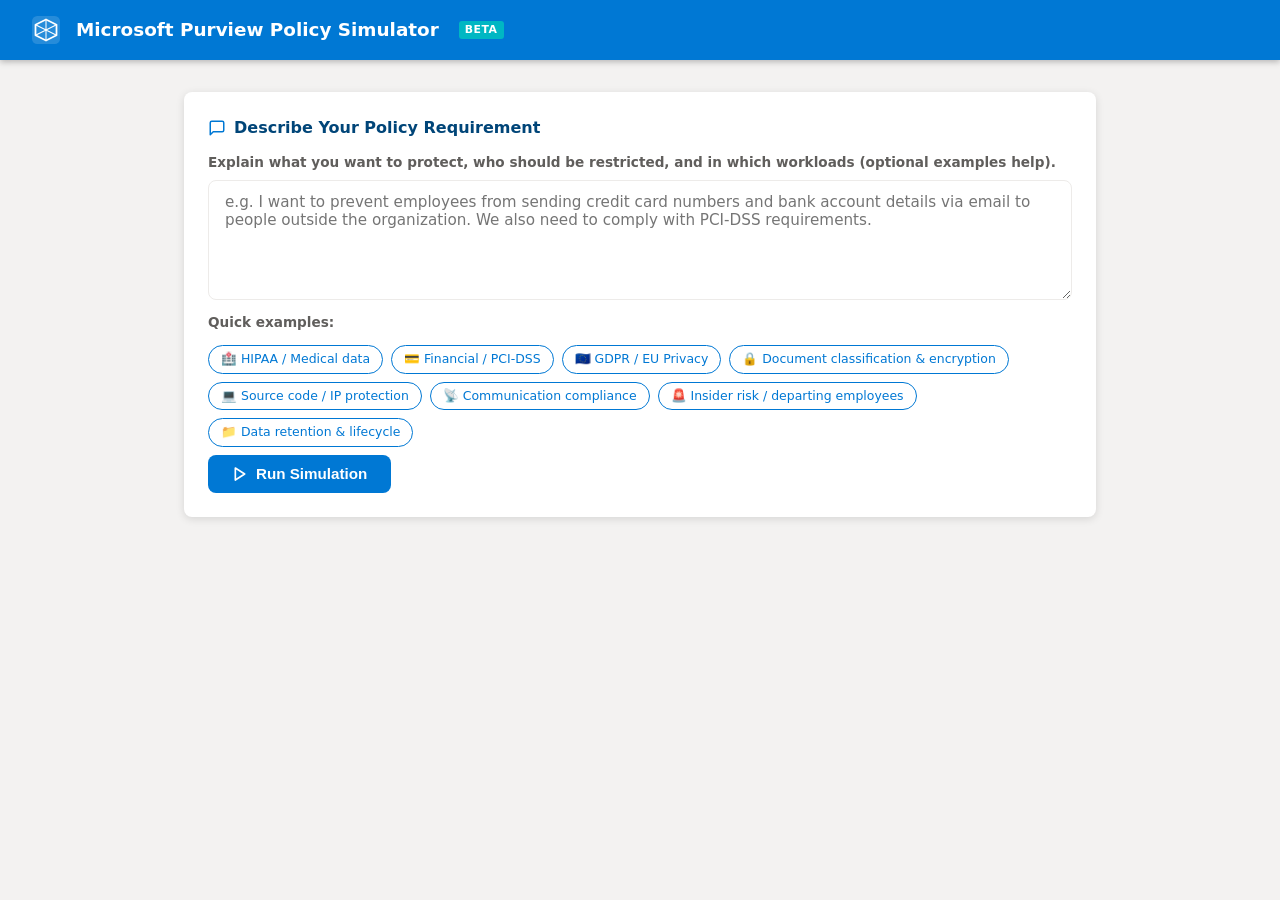
==== templates/index.html @ ec2f9bad "Add Microsoft Purview Policy Simulator application Co-authored-by: the-sentinental-guy <110152040+th" ====
<!DOCTYPE html>
<html lang="en">
<head>
  <meta charset="UTF-8" />
  <meta name="viewport" content="width=device-width, initial-scale=1.0" />
  <title>Microsoft Purview Policy Simulator</title>
  <style>
    /* ── Reset & Base ──────────────────────────────────────────────────────── */
    *, *::before, *::after { box-sizing: border-box; margin: 0; padding: 0; }

    :root {
      --purview-blue:   #0078d4;
      --purview-dark:   #004578;
      --purview-light:  #deecf9;
      --purview-accent: #00b7c3;
      --success:        #107c10;
      --warning:        #d83b01;
      --caution:        #ffaa44;
      --text:           #201f1e;
      --text-light:     #605e5c;
      --border:         #edebe9;
      --bg-light:       #f3f2f1;
      --white:          #ffffff;
      --radius:         8px;
      --shadow:         0 2px 8px rgba(0,0,0,.12);
    }

    body {
      font-family: "Segoe UI", system-ui, -apple-system, sans-serif;
      background: var(--bg-light);
      color: var(--text);
      min-height: 100vh;
      line-height: 1.5;
    }

    /* ── Header ────────────────────────────────────────────────────────────── */
    .app-header {
      background: var(--purview-blue);
      color: var(--white);
      padding: 0 2rem;
      display: flex;
      align-items: center;
      gap: 1rem;
      box-shadow: 0 2px 6px rgba(0,0,0,.25);
      height: 60px;
      position: sticky;
      top: 0;
      z-index: 100;
    }
    .app-header svg { flex-shrink: 0; }
    .app-header h1 { font-size: 1.15rem; font-weight: 600; }
    .app-header span.beta {
      font-size: .68rem; font-weight: 700; background: var(--purview-accent);
      color: var(--white); border-radius: 3px; padding: 1px 6px;
      text-transform: uppercase; letter-spacing: .5px; margin-left: 4px;
    }

    /* ── Layout ─────────────────────────────────────────────────────────────── */
    .app-container {
      max-width: 960px;
      margin: 2rem auto;
      padding: 0 1.5rem 4rem;
      display: flex;
      flex-direction: column;
      gap: 1.5rem;
    }

    /* ── Card ───────────────────────────────────────────────────────────────── */
    .card {
      background: var(--white);
      border-radius: var(--radius);
      box-shadow: var(--shadow);
      padding: 1.5rem;
    }
    .card-title {
      font-size: 1rem;
      font-weight: 700;
      color: var(--purview-dark);
      margin-bottom: .75rem;
      display: flex;
      align-items: center;
      gap: .5rem;
    }
    .card-title svg { color: var(--purview-blue); }

    /* ── Input area ─────────────────────────────────────────────────────────── */
    .input-group { display: flex; flex-direction: column; gap: .5rem; }
    .input-label {
      font-size: .85rem;
      font-weight: 600;
      color: var(--text-light);
    }
    textarea#requirement {
      width: 100%;
      min-height: 120px;
      padding: .75rem 1rem;
      border: 1.5px solid var(--border);
      border-radius: var(--radius);
      font-size: .95rem;
      font-family: inherit;
      resize: vertical;
      transition: border-color .2s;
      color: var(--text);
    }
    textarea#requirement:focus {
      outline: none;
      border-color: var(--purview-blue);
      box-shadow: 0 0 0 3px rgba(0,120,212,.15);
    }
    .example-chips {
      display: flex;
      flex-wrap: wrap;
      gap: .5rem;
      margin-top: .25rem;
    }
    .chip {
      font-size: .78rem;
      padding: 4px 12px;
      border: 1.5px solid var(--purview-blue);
      border-radius: 20px;
      cursor: pointer;
      background: var(--white);
      color: var(--purview-blue);
      transition: background .15s, color .15s;
      user-select: none;
    }
    .chip:hover { background: var(--purview-light); }

    .btn-simulate {
      display: inline-flex;
      align-items: center;
      gap: .5rem;
      background: var(--purview-blue);
      color: var(--white);
      border: none;
      border-radius: var(--radius);
      padding: .65rem 1.5rem;
      font-size: .95rem;
      font-weight: 600;
      cursor: pointer;
      align-self: flex-start;
      transition: background .2s, transform .1s;
    }
    .btn-simulate:hover { background: var(--purview-dark); }
    .btn-simulate:active { transform: scale(.98); }
    .btn-simulate:disabled { background: #a19f9d; cursor: not-allowed; }

    /* ── Spinner ─────────────────────────────────────────────────────────────── */
    .spinner {
      display: none;
      width: 18px; height: 18px;
      border: 2.5px solid rgba(255,255,255,.4);
      border-top-color: white;
      border-radius: 50%;
      animation: spin .7s linear infinite;
    }
    @keyframes spin { to { transform: rotate(360deg); } }

    /* ── Results ─────────────────────────────────────────────────────────────── */
    #results { display: none; }

    .summary-banner {
      border-radius: var(--radius);
      padding: 1rem 1.25rem;
      display: flex;
      gap: .75rem;
      align-items: flex-start;
      font-size: .92rem;
    }
    .summary-banner.template  { background: #dff6dd; border-left: 4px solid var(--success); }
    .summary-banner.custom    { background: #fff4ce; border-left: 4px solid var(--caution); }
    .summary-banner .icon     { font-size: 1.3rem; flex-shrink: 0; line-height: 1.3; }
    .summary-banner strong    { color: var(--text); }

    /* ── Confidence Bar ──────────────────────────────────────────────────────── */
    .confidence-container { margin-top: .5rem; }
    .confidence-label {
      font-size: .82rem; font-weight: 600;
      color: var(--text-light); margin-bottom: 4px;
    }
    .confidence-track {
      height: 10px; background: var(--bg-light);
      border-radius: 5px; overflow: hidden;
      border: 1px solid var(--border);
    }
    .confidence-fill {
      height: 100%; border-radius: 5px;
      transition: width .6s cubic-bezier(.4,0,.2,1);
    }
    .confidence-fill.high   { background: var(--success); }
    .confidence-fill.medium { background: var(--caution); }
    .confidence-fill.low    { background: var(--warning); }
    .confidence-value {
      font-size: .88rem; font-weight: 700;
      margin-top: 4px; color: var(--text);
    }

    /* ── Keyword Badges ──────────────────────────────────────────────────────── */
    .keyword-list { display: flex; flex-wrap: wrap; gap: .35rem; margin-top: .5rem; }
    .kw-badge {
      font-size: .75rem; font-weight: 600;
      padding: 2px 10px; border-radius: 12px;
      background: var(--purview-light); color: var(--purview-dark);
    }

    /* ── Template / Config Cards ─────────────────────────────────────────────── */
    .result-grid { display: flex; flex-direction: column; gap: 1rem; }

    .result-card {
      border: 1.5px solid var(--border);
      border-radius: var(--radius);
      overflow: hidden;
    }
    .result-card-header {
      background: var(--bg-light);
      padding: .75rem 1rem;
      display: flex;
      align-items: center;
      justify-content: space-between;
      gap: .5rem;
      cursor: pointer;
      user-select: none;
      border-bottom: 1.5px solid var(--border);
    }
    .result-card-header:hover { background: var(--purview-light); }
    .result-card-title {
      font-weight: 700; font-size: .93rem;
      display: flex; align-items: center; gap: .5rem;
    }
    .category-badge {
      font-size: .7rem; font-weight: 700;
      padding: 2px 8px; border-radius: 10px;
      background: var(--purview-blue); color: white;
      text-transform: uppercase; letter-spacing: .4px;
    }
    .template-badge {
      font-size: .7rem; font-weight: 700;
      padding: 2px 8px; border-radius: 10px;
      background: var(--success); color: white;
    }
    .custom-badge {
      font-size: .7rem; font-weight: 700;
      padding: 2px 8px; border-radius: 10px;
      background: var(--caution); color: white;
    }
    .chevron { transition: transform .25s; font-size: .75rem; color: var(--text-light); }
    .chevron.open { transform: rotate(180deg); }

    .result-card-body { padding: 1rem; display: none; }
    .result-card-body.open { display: block; }

    .result-section-title {
      font-size: .8rem; font-weight: 700; text-transform: uppercase;
      letter-spacing: .5px; color: var(--text-light);
      margin: .75rem 0 .35rem;
    }
    .result-section-title:first-child { margin-top: 0; }

    .effect-list, .steps-list { padding-left: 1.25rem; }
    .effect-list li, .steps-list li {
      font-size: .88rem; color: var(--text);
      margin-bottom: .3rem; line-height: 1.5;
    }
    .effect-list li::marker { color: var(--purview-blue); }
    .steps-list li::marker  { color: var(--purview-accent); }

    .workload-tags { display: flex; flex-wrap: wrap; gap: .35rem; margin-top: .25rem; }
    .workload-tag {
      font-size: .75rem; padding: 2px 10px; border-radius: 12px;
      background: var(--bg-light); border: 1px solid var(--border);
      color: var(--text);
    }

    .sit-list { font-size: .88rem; color: var(--text); padding-left: 1.1rem; }
    .sit-list li { margin-bottom: .2rem; }

    /* ── Match score ────────────────────────────────────────────────────────── */
    .match-score {
      font-size: .78rem; font-weight: 600;
      color: var(--purview-dark); white-space: nowrap;
    }
    .match-score span { color: var(--purview-blue); }

    /* ── Empty / error state ─────────────────────────────────────────────────── */
    .empty-state {
      text-align: center; padding: 2.5rem 1rem; color: var(--text-light);
    }
    .empty-state svg { display: block; margin: 0 auto .75rem; }

    .error-banner {
      background: #fde7e9; border-left: 4px solid var(--warning);
      border-radius: var(--radius); padding: .75rem 1rem;
      font-size: .9rem; color: var(--warning); font-weight: 500;
    }

    /* ── Responsive ─────────────────────────────────────────────────────────── */
    @media (max-width: 640px) {
      .app-header h1 { font-size: 1rem; }
      .app-container { padding: 0 .75rem 3rem; }
      .btn-simulate { width: 100%; justify-content: center; }
    }
  </style>
</head>
<body>

<!-- ── Header ───────────────────────────────────────────────────────────────── -->
<header class="app-header">
  <svg width="28" height="28" viewBox="0 0 32 32" fill="none" xmlns="http://www.w3.org/2000/svg" aria-hidden="true">
    <rect width="32" height="32" rx="6" fill="white" fill-opacity=".15"/>
    <path d="M16 4L28 10V22L16 28L4 22V10L16 4Z" stroke="white" stroke-width="2" stroke-linejoin="round"/>
    <path d="M16 4V28M4 10L28 22M28 10L4 22" stroke="white" stroke-width="1.2" stroke-linecap="round"/>
  </svg>
  <h1>Microsoft Purview Policy Simulator</h1>
  <span class="beta" aria-label="Beta version">Beta</span>
</header>

<!-- ── Main ─────────────────────────────────────────────────────────────────── -->
<main class="app-container">

  <!-- Input Card -->
  <section class="card" aria-label="Policy requirement input">
    <div class="card-title">
      <svg width="18" height="18" viewBox="0 0 24 24" fill="none" stroke="currentColor" stroke-width="2" stroke-linecap="round" stroke-linejoin="round" aria-hidden="true">
        <path d="M21 15a2 2 0 0 1-2 2H7l-4 4V5a2 2 0 0 1 2-2h14a2 2 0 0 1 2 2z"/>
      </svg>
      Describe Your Policy Requirement
    </div>

    <div class="input-group">
      <label class="input-label" for="requirement">
        Explain what you want to protect, who should be restricted, and in which workloads (optional examples help).
      </label>
      <textarea id="requirement"
        placeholder="e.g. I want to prevent employees from sending credit card numbers and bank account details via email to people outside the organization. We also need to comply with PCI-DSS requirements."
        aria-label="Policy requirement description"
      ></textarea>

      <p class="input-label" style="margin-top:.25rem;">Quick examples:</p>
      <div class="example-chips" role="list" aria-label="Example requirements">
        <span class="chip" role="listitem" tabindex="0"
          data-example="Prevent sharing of patient medical records and health insurance information outside the organization to comply with HIPAA.">
          🏥 HIPAA / Medical data
        </span>
        <span class="chip" role="listitem" tabindex="0"
          data-example="Block employees from emailing credit card numbers or bank account numbers to external recipients. We need PCI-DSS compliance.">
          💳 Financial / PCI-DSS
        </span>
        <span class="chip" role="listitem" tabindex="0"
          data-example="Protect personal data of EU residents such as passport numbers and national ID numbers to comply with GDPR.">
          🇪🇺 GDPR / EU Privacy
        </span>
        <span class="chip" role="listitem" tabindex="0"
          data-example="Classify and encrypt all confidential documents and emails so only authorized internal users can open them.">
          🔒 Document classification & encryption
        </span>
        <span class="chip" role="listitem" tabindex="0"
          data-example="Detect and block source code files from being shared externally via email or Teams.">
          💻 Source code / IP protection
        </span>
        <span class="chip" role="listitem" tabindex="0"
          data-example="Monitor communications in Teams and email for regulatory violations and insider trading signals.">
          📡 Communication compliance
        </span>
        <span class="chip" role="listitem" tabindex="0"
          data-example="Prevent employees on the HR termination list from exfiltrating sensitive data via USB drives, email, or OneDrive.">
          🚨 Insider risk / departing employees
        </span>
        <span class="chip" role="listitem" tabindex="0"
          data-example="Retain all emails and SharePoint documents for 7 years for legal and regulatory compliance purposes.">
          📁 Data retention & lifecycle
        </span>
      </div>

      <button class="btn-simulate" id="simulateBtn" aria-label="Run simulation">
        <span class="spinner" id="spinner" aria-hidden="true"></span>
        <svg id="btnIcon" width="16" height="16" viewBox="0 0 24 24" fill="none"
          stroke="currentColor" stroke-width="2.5" stroke-linecap="round" stroke-linejoin="round" aria-hidden="true">
          <polygon points="5 3 19 12 5 21 5 3"/>
        </svg>
        Run Simulation
      </button>
    </div>
  </section>

  <!-- Results Section -->
  <div id="results" role="region" aria-live="polite" aria-label="Simulation results">

    <!-- Summary + Confidence -->
    <section class="card" id="summaryCard">
      <div class="card-title">
        <svg width="18" height="18" viewBox="0 0 24 24" fill="none" stroke="currentColor" stroke-width="2" stroke-linecap="round" stroke-linejoin="round" aria-hidden="true">
          <circle cx="12" cy="12" r="10"/><line x1="12" y1="8" x2="12" y2="12"/><line x1="12" y1="16" x2="12.01" y2="16"/>
        </svg>
        Simulation Summary
      </div>
      <div id="summaryBanner"></div>
      <div class="confidence-container" id="confidenceContainer" style="margin-top:1rem;">
        <div class="confidence-label">Overall Confidence Score</div>
        <div class="confidence-track">
          <div class="confidence-fill" id="confidenceFill" style="width:0%"></div>
        </div>
        <div class="confidence-value" id="confidenceValue">—</div>
      </div>
      <div id="keywordsContainer" style="margin-top:.75rem; display:none;">
        <div class="confidence-label">Matched Keywords</div>
        <div class="keyword-list" id="keywordList"></div>
      </div>
    </section>

    <!-- Matched Templates -->
    <section class="card" id="templatesCard" style="display:none;">
      <div class="card-title">
        <svg width="18" height="18" viewBox="0 0 24 24" fill="none" stroke="currentColor" stroke-width="2" stroke-linecap="round" stroke-linejoin="round" aria-hidden="true">
          <polyline points="9 11 12 14 22 4"/>
          <path d="M21 12v7a2 2 0 0 1-2 2H5a2 2 0 0 1-2-2V5a2 2 0 0 1 2-2h11"/>
        </svg>
        Matched Policy Templates
      </div>
      <div class="result-grid" id="templatesList"></div>
    </section>

    <!-- Custom Configurations -->
    <section class="card" id="customCard" style="display:none;">
      <div class="card-title">
        <svg width="18" height="18" viewBox="0 0 24 24" fill="none" stroke="currentColor" stroke-width="2" stroke-linecap="round" stroke-linejoin="round" aria-hidden="true">
          <circle cx="12" cy="12" r="3"/>
          <path d="M19.07 4.93a10 10 0 0 1 0 14.14M4.93 4.93a10 10 0 0 0 0 14.14"/>
        </svg>
        Recommended Custom Configurations
      </div>
      <p style="font-size:.88rem;color:var(--text-light);margin-bottom:1rem;">
        The following custom configurations will help you build a policy that fully meets your requirement.
        Click each item to expand implementation steps.
      </p>
      <div class="result-grid" id="customList"></div>
    </section>

  </div><!-- /results -->
</main>

<script>
/* ── Helpers ─────────────────────────────────────────────────────────────── */
function escapeHtml(str) {
  return String(str)
    .replace(/&/g, '&amp;')
    .replace(/</g, '&lt;')
    .replace(/>/g, '&gt;')
    .replace(/"/g, '&quot;');
}

function makeAccordion(title, categoryBadge, availabilityBadge, bodyHtml, matchInfo) {
  const id = 'acc-' + Math.random().toString(36).slice(2);
  return `
    <div class="result-card">
      <div class="result-card-header" onclick="toggleAccordion('${id}')" role="button" tabindex="0"
        aria-expanded="false" aria-controls="${id}-body"
        onkeydown="if(event.key==='Enter'||event.key===' '){toggleAccordion('${id}');event.preventDefault();}">
        <div class="result-card-title">
          <span class="category-badge">${escapeHtml(categoryBadge)}</span>
          ${escapeHtml(title)}
        </div>
        <div style="display:flex;align-items:center;gap:.5rem;">
          ${matchInfo ? `<span class="match-score">Match: <span>${escapeHtml(matchInfo)}</span></span>` : ''}
          ${availabilityBadge}
          <span class="chevron" id="${id}-chevron">▼</span>
        </div>
      </div>
      <div class="result-card-body" id="${id}-body" role="region">
        ${bodyHtml}
      </div>
    </div>`;
}

function toggleAccordion(id) {
  const body = document.getElementById(id + '-body');
  const chevron = document.getElementById(id + '-chevron');
  const header = body.previousElementSibling;
  const isOpen = body.classList.toggle('open');
  chevron.classList.toggle('open', isOpen);
  header.setAttribute('aria-expanded', isOpen);
}

function confidenceClass(val) {
  if (val >= 80) return 'high';
  if (val >= 55) return 'medium';
  return 'low';
}

function confidenceLabel(val) {
  if (val >= 80) return `${val}% — High confidence`;
  if (val >= 55) return `${val}% — Medium confidence`;
  return `${val}% — Low confidence (custom configuration required)`;
}

/* ── Build template card body ─────────────────────────────────────────────── */
function buildTemplateBody(tpl) {
  const workloadTags = (tpl.workloads || [])
    .map(w => `<span class="workload-tag">${escapeHtml(w)}</span>`).join('');

  const effectItems = (tpl.expected_effects || [])
    .map(e => `<li>${escapeHtml(e)}</li>`).join('');

  const sitItems = (tpl.sensitive_info_types || []).length
    ? `<div class="result-section-title">Sensitive Information Types Detected</div>
       <ul class="sit-list">${(tpl.sensitive_info_types).map(s=>`<li>${escapeHtml(s)}</li>`).join('')}</ul>`
    : '';

  const matchedKwHtml = (tpl.matched_keywords || []).length
    ? `<div class="result-section-title">Matched Keywords</div>
       <div class="keyword-list">${(tpl.matched_keywords).map(k=>`<span class="kw-badge">${escapeHtml(k)}</span>`).join('')}</div>`
    : '';

  const actionsItems = (tpl.default_actions || [])
    .map(a => `<li>${escapeHtml(a)}</li>`).join('');

  const confClass = confidenceClass(tpl.confidence);
  const confLabel = confidenceLabel(tpl.confidence);

  return `
    <p style="font-size:.88rem;color:var(--text-light);margin-bottom:.75rem;">${escapeHtml(tpl.description)}</p>

    <div class="confidence-container">
      <div class="confidence-label">Template Confidence</div>
      <div class="confidence-track">
        <div class="confidence-fill ${confClass}" style="width:${tpl.confidence}%"></div>
      </div>
      <div class="confidence-value">${escapeHtml(confLabel)}</div>
    </div>

    <div class="result-section-title" style="margin-top:.85rem;">Supported Workloads</div>
    <div class="workload-tags">${workloadTags}</div>

    ${sitItems}

    <div class="result-section-title">Default Policy Actions</div>
    <ul class="effect-list">${actionsItems}</ul>

    <div class="result-section-title">Expected Effects After Deployment</div>
    <ul class="effect-list">${effectItems}</ul>

    ${matchedKwHtml}
  `;
}

/* ── Build custom config card body ───────────────────────────────────────── */
function buildCustomBody(cfg) {
  const stepsHtml = (cfg.configuration_steps || [])
    .map((s, i) => `<li><strong>Step ${i+1}:</strong> ${escapeHtml(s)}</li>`).join('');
  const whenHtml = cfg.when_to_use
    ? `<div class="result-section-title">When to Use</div>
       <p style="font-size:.88rem;color:var(--text-light);">${escapeHtml(cfg.when_to_use)}</p>` : '';

  return `
    <p style="font-size:.88rem;color:var(--text-light);margin-bottom:.75rem;">${escapeHtml(cfg.description)}</p>
    ${whenHtml}
    <div class="result-section-title">Implementation Steps</div>
    <ol class="steps-list">${stepsHtml}</ol>
  `;
}

/* ── Main render ─────────────────────────────────────────────────────────── */
function renderResults(data) {
  const resultsEl      = document.getElementById('results');
  const summaryBanner  = document.getElementById('summaryBanner');
  const confFill       = document.getElementById('confidenceFill');
  const confValue      = document.getElementById('confidenceValue');
  const keywordsEl     = document.getElementById('keywordsContainer');
  const keywordList    = document.getElementById('keywordList');
  const templatesCard  = document.getElementById('templatesCard');
  const templatesList  = document.getElementById('templatesList');
  const customCard     = document.getElementById('customCard');
  const customList     = document.getElementById('customList');

  resultsEl.style.display = 'flex';
  resultsEl.style.flexDirection = 'column';
  resultsEl.style.gap = '1.5rem';

  /* Summary banner */
  const bannerClass = data.requires_custom ? 'custom' : 'template';
  const bannerIcon  = data.requires_custom ? '⚠️' : '✅';
  summaryBanner.innerHTML = `
    <div class="summary-banner ${bannerClass}">
      <span class="icon" aria-hidden="true">${bannerIcon}</span>
      <div>
        <strong>${data.requires_custom ? 'Custom Policy Required' : 'Template Available'}</strong>
        <div style="margin-top:.3rem;">${escapeHtml(data.summary)}</div>
      </div>
    </div>`;

  /* Confidence bar */
  const conf = data.overall_confidence || 0;
  const cls  = confidenceClass(conf);
  confFill.className = `confidence-fill ${cls}`;
  confFill.style.width = conf + '%';
  confValue.textContent = confidenceLabel(conf);

  /* Keywords */
  if (data.matched_keywords && data.matched_keywords.length) {
    keywordsEl.style.display = 'block';
    keywordList.innerHTML = data.matched_keywords
      .map(k => `<span class="kw-badge">${escapeHtml(k)}</span>`).join('');
  } else {
    keywordsEl.style.display = 'none';
  }

  /* Templates */
  if (data.matched_templates && data.matched_templates.length) {
    templatesCard.style.display = 'block';
    templatesList.innerHTML = data.matched_templates.map(tpl => {
      const availBadge = tpl.template_available
        ? `<span class="template-badge">Template Available</span>`
        : `<span class="custom-badge">Custom Required</span>`;
      const matchInfo = `${tpl.match_score} keyword${tpl.match_score !== 1 ? 's' : ''} matched`;
      return makeAccordion(
        tpl.name,
        tpl.category + (tpl.subcategory ? ' › ' + tpl.subcategory : ''),
        availBadge,
        buildTemplateBody(tpl),
        matchInfo
      );
    }).join('');
    /* Auto-expand first card */
    const firstBody = templatesList.querySelector('.result-card-body');
    if (firstBody) {
      const firstId = firstBody.id.replace('-body','');
      toggleAccordion(firstId);
    }
  } else {
    templatesCard.style.display = 'none';
  }

  /* Custom configs */
  if (data.custom_configs && data.custom_configs.length) {
    customCard.style.display = 'block';
    customList.innerHTML = data.custom_configs.map(cfg =>
      makeAccordion(cfg.name, 'Configuration', '', buildCustomBody(cfg), null)
    ).join('');
  } else {
    customCard.style.display = 'none';
  }
}

/* ── Simulate button ─────────────────────────────────────────────────────── */
document.getElementById('simulateBtn').addEventListener('click', async () => {
  const req = document.getElementById('requirement').value.trim();
  if (!req) {
    document.getElementById('requirement').focus();
    return;
  }

  const btn     = document.getElementById('simulateBtn');
  const spinner = document.getElementById('spinner');
  const btnIcon = document.getElementById('btnIcon');

  btn.disabled      = true;
  spinner.style.display = 'block';
  btnIcon.style.display = 'none';
  document.getElementById('results').style.display = 'none';

  try {
    const resp = await fetch('/api/simulate', {
      method:  'POST',
      headers: { 'Content-Type': 'application/json' },
      body:    JSON.stringify({ requirement: req }),
    });
    const data = await resp.json();
    if (!resp.ok) {
      throw new Error(data.error || 'Simulation failed. Please try again.');
    }
    renderResults(data);
    document.getElementById('results').scrollIntoView({ behavior: 'smooth', block: 'start' });
  } catch (err) {
    document.getElementById('results').style.display = 'flex';
    document.getElementById('results').style.flexDirection = 'column';
    document.getElementById('results').style.gap = '1.5rem';
    document.getElementById('summaryBanner').innerHTML =
      `<div class="error-banner">⚠️ ${escapeHtml(err.message)}</div>`;
    document.getElementById('confidenceContainer').style.display = 'none';
    document.getElementById('templatesCard').style.display = 'none';
    document.getElementById('customCard').style.display = 'none';
  } finally {
    btn.disabled          = false;
    spinner.style.display = 'none';
    btnIcon.style.display = 'block';
  }
});

/* ── Example chips ───────────────────────────────────────────────────────── */
document.querySelectorAll('.chip').forEach(chip => {
  const activate = () => {
    document.getElementById('requirement').value = chip.dataset.example;
    document.getElementById('requirement').focus();
  };
  chip.addEventListener('click', activate);
  chip.addEventListener('keydown', e => {
    if (e.key === 'Enter' || e.key === ' ') { e.preventDefault(); activate(); }
  });
});
</script>
</body>
</html>
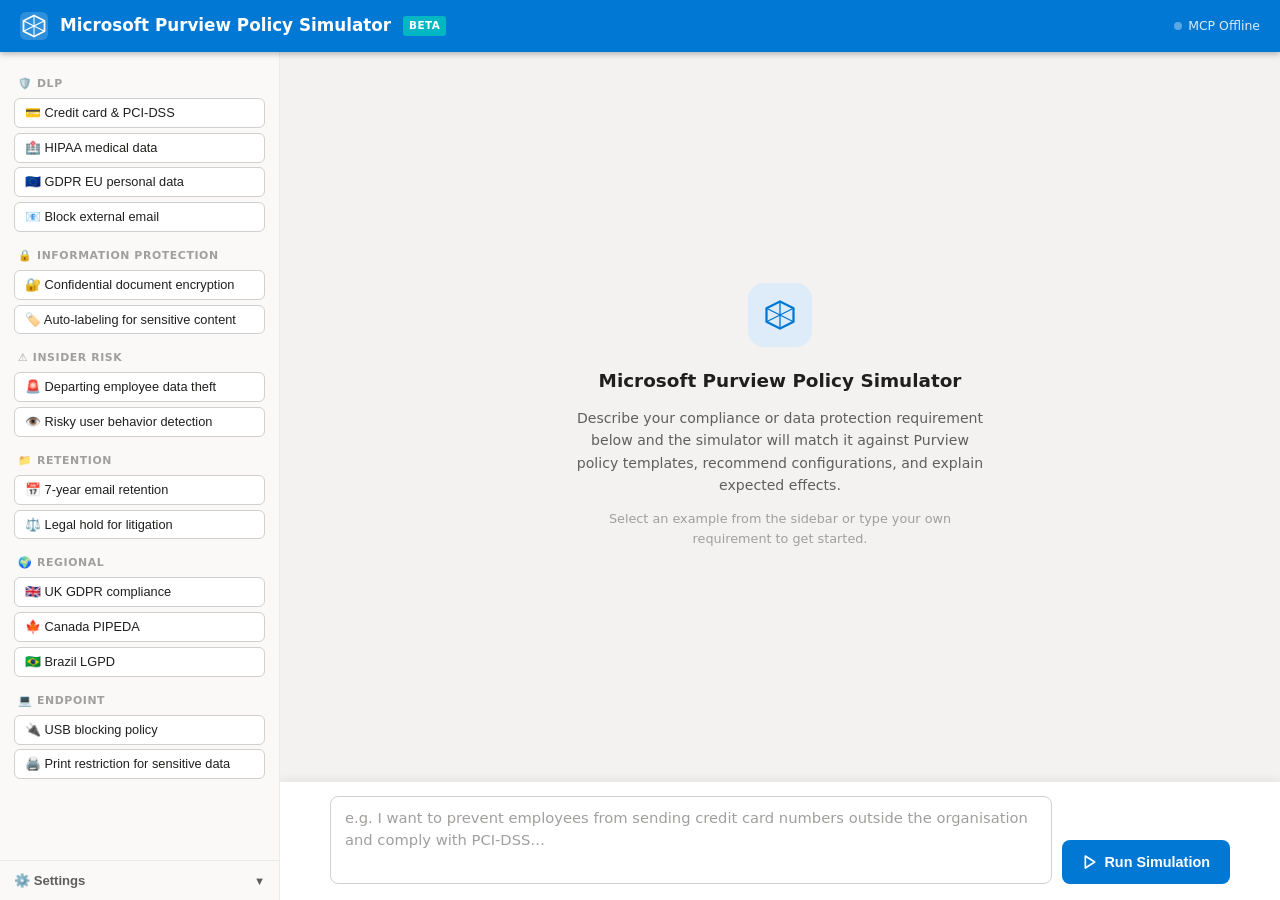
==== commit 4029bc00: "feat: rewrite index.html with Microsoft Fluent Design two-column UI - Two-column layout: 280px fixed" ====
--- a/templates/index.html
+++ b/templates/index.html
@@ -5,679 +5,1058 @@
   <meta name="viewport" content="width=device-width, initial-scale=1.0" />
   <title>Microsoft Purview Policy Simulator</title>
   <style>
-    /* ── Reset & Base ──────────────────────────────────────────────────────── */
+    /* ── Reset & Base ──────────────────────────────────────────────────── */
     *, *::before, *::after { box-sizing: border-box; margin: 0; padding: 0; }
 
     :root {
-      --purview-blue:   #0078d4;
-      --purview-dark:   #004578;
-      --purview-light:  #deecf9;
-      --purview-accent: #00b7c3;
-      --success:        #107c10;
-      --warning:        #d83b01;
-      --caution:        #ffaa44;
-      --text:           #201f1e;
-      --text-light:     #605e5c;
-      --border:         #edebe9;
-      --bg-light:       #f3f2f1;
-      --white:          #ffffff;
-      --radius:         8px;
-      --shadow:         0 2px 8px rgba(0,0,0,.12);
-    }
+      --blue:        #0078d4;
+      --blue-dark:   #004578;
+      --blue-light:  #deecf9;
+      --blue-hover:  #106ebe;
+      --accent:      #00b7c3;
+      --green:       #107c10;
+      --yellow:      #d79b00;
+      --orange:      #d83b01;
+      --red:         #c50f1f;
+      --amber:       #ffaa44;
+      --text:        #201f1e;
+      --text-sub:    #605e5c;
+      --text-muted:  #a19f9d;
+      --border:      #edebe9;
+      --border-mid:  #d2d0ce;
+      --bg:          #f3f2f1;
+      --bg-sidebar:  #faf9f8;
+      --white:       #ffffff;
+      --radius:      8px;
+      --shadow-sm:   0 1px 4px rgba(0,0,0,.10);
+      --shadow:      0 2px 8px rgba(0,0,0,.12);
+      --shadow-md:   0 4px 16px rgba(0,0,0,.14);
+      --sidebar-w:   280px;
+      --header-h:    52px;
+    }
+
+    html, body { height: 100%; overflow: hidden; }
 
     body {
       font-family: "Segoe UI", system-ui, -apple-system, sans-serif;
-      background: var(--bg-light);
+      background: var(--bg);
       color: var(--text);
-      min-height: 100vh;
       line-height: 1.5;
-    }
-
-    /* ── Header ────────────────────────────────────────────────────────────── */
+      display: flex;
+      flex-direction: column;
+    }
+
+    /* ── Header ──────────────────────────────────────────────────────── */
     .app-header {
-      background: var(--purview-blue);
+      background: var(--blue);
       color: var(--white);
-      padding: 0 2rem;
+      height: var(--header-h);
       display: flex;
       align-items: center;
-      gap: 1rem;
-      box-shadow: 0 2px 6px rgba(0,0,0,.25);
-      height: 60px;
-      position: sticky;
-      top: 0;
-      z-index: 100;
-    }
-    .app-header svg { flex-shrink: 0; }
-    .app-header h1 { font-size: 1.15rem; font-weight: 600; }
-    .app-header span.beta {
-      font-size: .68rem; font-weight: 700; background: var(--purview-accent);
-      color: var(--white); border-radius: 3px; padding: 1px 6px;
-      text-transform: uppercase; letter-spacing: .5px; margin-left: 4px;
-    }
-
-    /* ── Layout ─────────────────────────────────────────────────────────────── */
-    .app-container {
-      max-width: 960px;
-      margin: 2rem auto;
-      padding: 0 1.5rem 4rem;
+      gap: .75rem;
+      padding: 0 1.25rem;
+      box-shadow: 0 2px 6px rgba(0,0,0,.28);
+      flex-shrink: 0;
+      z-index: 200;
+    }
+    .header-hamburger {
+      display: none;
+      background: none;
+      border: none;
+      color: var(--white);
+      cursor: pointer;
+      padding: 4px;
+      border-radius: 4px;
+      line-height: 0;
+      margin-right: .25rem;
+    }
+    .header-hamburger:hover { background: rgba(255,255,255,.15); }
+    .header-logo { flex-shrink: 0; line-height: 0; }
+    .header-title { font-size: 1.05rem; font-weight: 600; white-space: nowrap; }
+    .header-beta {
+      font-size: .65rem; font-weight: 700;
+      background: var(--accent); color: var(--white);
+      border-radius: 3px; padding: 2px 6px;
+      text-transform: uppercase; letter-spacing: .5px;
+      flex-shrink: 0;
+    }
+    .header-spacer { flex: 1; }
+    .mcp-status-indicator {
+      display: flex; align-items: center; gap: .4rem;
+      font-size: .78rem; color: rgba(255,255,255,.85);
+      white-space: nowrap;
+    }
+    .mcp-dot {
+      width: 8px; height: 8px; border-radius: 50%; flex-shrink: 0;
+      transition: background .3s;
+    }
+    .mcp-dot.on  { background: #54d46a; box-shadow: 0 0 4px rgba(84,212,106,.7); }
+    .mcp-dot.off { background: rgba(255,255,255,.35); }
+
+    /* ── App Body (below header) ─────────────────────────────────────── */
+    .app-body {
+      display: flex;
+      flex: 1;
+      min-height: 0;
+      overflow: hidden;
+    }
+
+    /* ── Sidebar ──────────────────────────────────────────────────────── */
+    .sidebar {
+      width: var(--sidebar-w);
+      flex-shrink: 0;
+      background: var(--bg-sidebar);
+      border-right: 1px solid var(--border);
       display: flex;
       flex-direction: column;
-      gap: 1.5rem;
-    }
-
-    /* ── Card ───────────────────────────────────────────────────────────────── */
-    .card {
+      overflow: hidden;
+      transition: transform .25s ease, width .25s ease;
+      z-index: 150;
+    }
+    .sidebar-scroll {
+      flex: 1;
+      overflow-y: auto;
+      padding: 1rem .875rem .5rem;
+    }
+    .sidebar-scroll::-webkit-scrollbar { width: 5px; }
+    .sidebar-scroll::-webkit-scrollbar-thumb { background: var(--border-mid); border-radius: 3px; }
+
+    .sidebar-section-label {
+      font-size: .68rem; font-weight: 700; text-transform: uppercase;
+      letter-spacing: .6px; color: var(--text-muted);
+      padding: .5rem .25rem .35rem;
+      margin-top: .5rem;
+    }
+    .sidebar-section-label:first-child { margin-top: 0; }
+
+    .chip-group { display: flex; flex-direction: column; gap: .3rem; margin-bottom: .25rem; }
+
+    .chip {
+      font-size: .8rem;
+      padding: 5px 10px;
+      border: 1px solid var(--border-mid);
+      border-radius: 6px;
+      cursor: pointer;
+      background: var(--white);
+      color: var(--text);
+      transition: background .12s, border-color .12s, color .12s;
+      user-select: none;
+      text-align: left;
+      line-height: 1.4;
+    }
+    .chip:hover  { background: var(--blue-light); border-color: var(--blue); color: var(--blue-dark); }
+    .chip:focus  { outline: 2px solid var(--blue); outline-offset: 1px; }
+    .chip:active { background: #c7e0f4; }
+
+    /* Sidebar settings panel */
+    .sidebar-settings {
+      border-top: 1px solid var(--border);
+      flex-shrink: 0;
+    }
+    .settings-toggle-btn {
+      width: 100%;
+      display: flex; align-items: center; justify-content: space-between;
+      background: none; border: none; cursor: pointer;
+      padding: .75rem .875rem;
+      font-size: .82rem; font-weight: 600; color: var(--text-sub);
+      transition: background .12s;
+    }
+    .settings-toggle-btn:hover { background: var(--border); }
+    .settings-toggle-btn .s-chevron { transition: transform .2s; font-size: .7rem; }
+    .settings-toggle-btn.open .s-chevron { transform: rotate(180deg); }
+    .settings-body {
+      padding: 0 .875rem .875rem;
+      display: none;
+    }
+    .settings-body.open { display: block; }
+
+    .toggle-row {
+      display: flex; align-items: flex-start; gap: .6rem;
+      padding: .5rem 0;
+    }
+    .toggle-switch { position: relative; flex-shrink: 0; width: 40px; height: 22px; }
+    .toggle-switch input { opacity: 0; width: 0; height: 0; position: absolute; }
+    .toggle-track {
+      position: absolute; inset: 0;
+      background: var(--border-mid); border-radius: 11px;
+      cursor: pointer; transition: background .2s;
+    }
+    .toggle-track::after {
+      content: '';
+      position: absolute; left: 3px; top: 3px;
+      width: 16px; height: 16px;
+      background: var(--white); border-radius: 50%;
+      transition: transform .2s;
+    }
+    .toggle-switch input:checked + .toggle-track { background: var(--blue); }
+    .toggle-switch input:checked + .toggle-track::after { transform: translateX(18px); }
+    .toggle-switch input:focus-visible + .toggle-track {
+      outline: 2px solid var(--blue); outline-offset: 2px;
+    }
+    .toggle-label { font-size: .8rem; color: var(--text); }
+    .toggle-label strong { display: block; font-weight: 600; margin-bottom: 2px; }
+    .toggle-label span   { color: var(--text-sub); font-size: .75rem; line-height: 1.3; display: block; }
+
+    .mcp-status-text {
+      font-size: .77rem; font-weight: 600; margin-top: .5rem;
+      padding: .3rem .6rem; border-radius: 4px;
+      display: inline-flex; align-items: center; gap: .35rem;
+    }
+    .mcp-status-text.on  { color: var(--green); background: #dff6dd; }
+    .mcp-status-text.off { color: var(--text-muted); background: var(--bg); }
+
+    /* ── Main content ────────────────────────────────────────────────── */
+    .main-content {
+      flex: 1;
+      display: flex;
+      flex-direction: column;
+      min-width: 0;
+      overflow: hidden;
+    }
+
+    /* Results scroll area */
+    .results-area {
+      flex: 1;
+      overflow-y: auto;
+      padding: 1.25rem 1.5rem;
+      display: flex;
+      flex-direction: column;
+      gap: 1rem;
+    }
+    .results-area::-webkit-scrollbar { width: 6px; }
+    .results-area::-webkit-scrollbar-thumb { background: var(--border-mid); border-radius: 3px; }
+
+    /* Welcome / empty state */
+    .empty-state {
+      flex: 1;
+      display: flex;
+      flex-direction: column;
+      align-items: center;
+      justify-content: center;
+      text-align: center;
+      padding: 2rem 1rem;
+      color: var(--text-sub);
+      gap: .75rem;
+      min-height: 300px;
+    }
+    .empty-state-logo {
+      width: 64px; height: 64px;
+      background: var(--blue-light);
+      border-radius: 16px;
+      display: flex; align-items: center; justify-content: center;
+      margin-bottom: .5rem;
+    }
+    .empty-state h2 { font-size: 1.15rem; font-weight: 600; color: var(--text); }
+    .empty-state p  { font-size: .88rem; max-width: 420px; line-height: 1.6; }
+
+    /* ── Input dock (bottom) ─────────────────────────────────────────── */
+    .input-dock {
+      border-top: 1px solid var(--border);
+      background: var(--white);
+      padding: .875rem 1.5rem 1rem;
+      flex-shrink: 0;
+      box-shadow: 0 -2px 8px rgba(0,0,0,.06);
+    }
+    .input-dock-inner {
+      display: flex;
+      gap: .625rem;
+      align-items: flex-end;
+      max-width: 900px;
+      margin: 0 auto;
+    }
+    textarea#requirement {
+      flex: 1;
+      min-height: 68px;
+      max-height: 180px;
+      padding: .625rem .875rem;
+      border: 1.5px solid var(--border-mid);
+      border-radius: var(--radius);
+      font-size: .92rem;
+      font-family: inherit;
+      resize: none;
+      line-height: 1.5;
+      color: var(--text);
+      background: var(--white);
+      transition: border-color .18s, box-shadow .18s;
+      overflow-y: auto;
+    }
+    textarea#requirement:focus {
+      outline: none;
+      border-color: var(--blue);
+      box-shadow: 0 0 0 3px rgba(0,120,212,.14);
+    }
+    textarea#requirement::placeholder { color: var(--text-muted); }
+
+    .btn-simulate {
+      flex-shrink: 0;
+      display: inline-flex; align-items: center; justify-content: center;
+      gap: .4rem;
+      background: var(--blue); color: var(--white);
+      border: none; border-radius: var(--radius);
+      padding: .6rem 1.25rem;
+      font-size: .9rem; font-weight: 600;
+      cursor: pointer;
+      transition: background .18s, transform .1s, box-shadow .18s;
+      white-space: nowrap;
+      height: 44px;
+    }
+    .btn-simulate:hover:not(:disabled) { background: var(--blue-hover); box-shadow: 0 2px 6px rgba(0,120,212,.3); }
+    .btn-simulate:active:not(:disabled) { transform: scale(.97); }
+    .btn-simulate:disabled { background: var(--text-muted); cursor: not-allowed; }
+
+    .spinner {
+      display: none;
+      width: 16px; height: 16px;
+      border: 2px solid rgba(255,255,255,.4);
+      border-top-color: white;
+      border-radius: 50%;
+      animation: spin .65s linear infinite;
+    }
+    @keyframes spin { to { transform: rotate(360deg); } }
+
+    /* ── Result section cards ───────────────────────────────────────── */
+    .result-section {
       background: var(--white);
       border-radius: var(--radius);
-      box-shadow: var(--shadow);
-      padding: 1.5rem;
-    }
-    .card-title {
-      font-size: 1rem;
-      font-weight: 700;
-      color: var(--purview-dark);
-      margin-bottom: .75rem;
-      display: flex;
-      align-items: center;
-      gap: .5rem;
-    }
-    .card-title svg { color: var(--purview-blue); }
-
-    /* ── Input area ─────────────────────────────────────────────────────────── */
-    .input-group { display: flex; flex-direction: column; gap: .5rem; }
-    .input-label {
-      font-size: .85rem;
-      font-weight: 600;
-      color: var(--text-light);
-    }
-    textarea#requirement {
-      width: 100%;
-      min-height: 120px;
+      box-shadow: var(--shadow-sm);
+      border: 1px solid var(--border);
+      overflow: hidden;
+    }
+    .result-section-hdr {
+      display: flex; align-items: center; justify-content: space-between;
       padding: .75rem 1rem;
-      border: 1.5px solid var(--border);
-      border-radius: var(--radius);
-      font-size: .95rem;
-      font-family: inherit;
-      resize: vertical;
-      transition: border-color .2s;
-      color: var(--text);
-    }
-    textarea#requirement:focus {
-      outline: none;
-      border-color: var(--purview-blue);
-      box-shadow: 0 0 0 3px rgba(0,120,212,.15);
-    }
-    .example-chips {
-      display: flex;
-      flex-wrap: wrap;
-      gap: .5rem;
-      margin-top: .25rem;
-    }
-    .chip {
-      font-size: .78rem;
-      padding: 4px 12px;
-      border: 1.5px solid var(--purview-blue);
-      border-radius: 20px;
-      cursor: pointer;
-      background: var(--white);
-      color: var(--purview-blue);
-      transition: background .15s, color .15s;
-      user-select: none;
-    }
-    .chip:hover { background: var(--purview-light); }
-
-    .btn-simulate {
-      display: inline-flex;
-      align-items: center;
-      gap: .5rem;
-      background: var(--purview-blue);
-      color: var(--white);
-      border: none;
-      border-radius: var(--radius);
-      padding: .65rem 1.5rem;
-      font-size: .95rem;
-      font-weight: 600;
-      cursor: pointer;
-      align-self: flex-start;
-      transition: background .2s, transform .1s;
-    }
-    .btn-simulate:hover { background: var(--purview-dark); }
-    .btn-simulate:active { transform: scale(.98); }
-    .btn-simulate:disabled { background: #a19f9d; cursor: not-allowed; }
-
-    /* ── Spinner ─────────────────────────────────────────────────────────────── */
-    .spinner {
+      cursor: pointer; user-select: none;
+      border-bottom: 1px solid var(--border);
+      background: var(--bg-sidebar);
+      transition: background .12s;
+    }
+    .result-section-hdr:hover { background: var(--blue-light); }
+    .result-section-hdr-left {
+      display: flex; align-items: center; gap: .5rem;
+      font-weight: 700; font-size: .93rem; color: var(--blue-dark);
+    }
+    .result-section-hdr-left .sec-icon { font-size: 1rem; }
+    .result-section-chevron { font-size: .72rem; color: var(--text-muted); transition: transform .22s; }
+    .result-section-chevron.open { transform: rotate(180deg); }
+    .result-section-body { padding: 1rem; display: none; }
+    .result-section-body.open { display: block; }
+
+    /* Summary banner inside Summary card */
+    .summary-banner {
+      border-radius: 6px;
+      padding: .875rem 1rem;
+      display: flex; gap: .75rem; align-items: flex-start;
+      font-size: .88rem; margin-bottom: .875rem;
+    }
+    .summary-banner.avail  { background: #dff6dd; border-left: 4px solid var(--green); }
+    .summary-banner.custom { background: #fff4ce; border-left: 4px solid var(--amber); }
+    .summary-banner .s-icon { font-size: 1.2rem; flex-shrink: 0; line-height: 1.3; }
+    .summary-banner .s-body strong { font-weight: 700; display: block; margin-bottom: 3px; color: var(--text); }
+
+    /* Confidence bar */
+    .conf-wrap { margin-bottom: .875rem; }
+    .conf-hdr  { display: flex; justify-content: space-between; align-items: baseline;
+                  font-size: .8rem; font-weight: 600; color: var(--text-sub); margin-bottom: 5px; }
+    .conf-hdr .conf-pct { font-size: .92rem; font-weight: 700; }
+    .conf-track { height: 10px; background: var(--bg); border-radius: 5px; overflow: hidden; border: 1px solid var(--border); }
+    .conf-fill  { height: 100%; border-radius: 5px; width: 0; transition: width .7s cubic-bezier(.4,0,.2,1); }
+    .conf-fill.c-green  { background: var(--green); }
+    .conf-fill.c-yellow { background: var(--yellow); }
+    .conf-fill.c-orange { background: var(--orange); }
+    .conf-fill.c-red    { background: var(--red); }
+    .conf-note { font-size: .78rem; color: var(--text-sub); margin-top: 4px; font-style: italic; }
+
+    /* Badge row */
+    .badge-row { display: flex; flex-wrap: wrap; gap: .35rem; margin-bottom: .5rem; }
+    .badge {
+      font-size: .72rem; font-weight: 600; padding: 2px 9px;
+      border-radius: 12px; display: inline-flex; align-items: center; gap: 3px;
+    }
+    .badge-blue   { background: var(--blue-light); color: var(--blue-dark); }
+    .badge-green  { background: #dff6dd; color: #0e600e; }
+    .badge-amber  { background: #fff4ce; color: #7a5200; }
+    .badge-gray   { background: var(--bg); color: var(--text-sub); border: 1px solid var(--border); }
+    .badge-purple { background: #f0e6ff; color: #5a189a; }
+    .badge-teal   { background: #e6fbfb; color: #006262; }
+    .badge-cat    { background: var(--blue); color: var(--white); }
+    .badge-avail  { background: var(--green); color: var(--white); }
+    .badge-custom { background: var(--amber); color: #5a3200; }
+
+    /* Sub-label */
+    .sub-label {
+      font-size: .73rem; font-weight: 700; text-transform: uppercase;
+      letter-spacing: .5px; color: var(--text-muted);
+      margin: .75rem 0 .3rem;
+    }
+    .sub-label:first-child { margin-top: 0; }
+
+    /* Gap analysis bullets */
+    .gap-list { padding-left: 1.2rem; }
+    .gap-list li { font-size: .84rem; color: var(--text-sub); margin-bottom: .25rem; line-height: 1.5; }
+    .gap-list li::marker { color: var(--orange); }
+
+    /* Template accordion */
+    .tpl-list { display: flex; flex-direction: column; gap: .625rem; }
+    .tpl-item { border: 1.5px solid var(--border); border-radius: var(--radius); overflow: hidden; }
+    .tpl-hdr {
+      background: var(--bg-sidebar);
+      padding: .65rem .875rem;
+      display: flex; align-items: center; justify-content: space-between; gap: .5rem;
+      cursor: pointer; user-select: none;
+      transition: background .12s;
+    }
+    .tpl-hdr:hover { background: var(--blue-light); }
+    .tpl-hdr-left  { display: flex; align-items: center; gap: .5rem; min-width: 0; }
+    .tpl-name      { font-weight: 700; font-size: .88rem; color: var(--text); white-space: nowrap; overflow: hidden; text-overflow: ellipsis; }
+    .tpl-hdr-right { display: flex; align-items: center; gap: .4rem; flex-shrink: 0; }
+    .tpl-chevron   { font-size: .68rem; color: var(--text-muted); transition: transform .22s; }
+    .tpl-chevron.open { transform: rotate(180deg); }
+    .tpl-body { padding: .875rem; display: none; }
+    .tpl-body.open { display: block; }
+
+    .tpl-desc { font-size: .84rem; color: var(--text-sub); margin-bottom: .625rem; line-height: 1.55; }
+
+    .mini-conf { margin: .5rem 0 .75rem; }
+    .mini-conf .mini-track { height: 7px; background: var(--bg); border-radius: 4px; overflow: hidden; border: 1px solid var(--border); }
+    .mini-conf .mini-fill  { height: 100%; border-radius: 4px; transition: width .6s cubic-bezier(.4,0,.2,1); }
+
+    .tag-row { display: flex; flex-wrap: wrap; gap: .3rem; margin-top: .25rem; }
+    .tag {
+      font-size: .74rem; padding: 2px 9px; border-radius: 10px;
+      background: var(--bg); border: 1px solid var(--border); color: var(--text);
+    }
+
+    .sits-list  { font-size: .83rem; color: var(--text); padding-left: 1.1rem; }
+    .sits-list li { margin-bottom: .2rem; }
+
+    .effect-list, .steps-list { padding-left: 1.1rem; }
+    .effect-list li, .steps-list li { font-size: .84rem; color: var(--text); margin-bottom: .3rem; line-height: 1.5; }
+    .effect-list li::marker { color: var(--blue); }
+    .steps-list  li::marker  { color: var(--accent); }
+
+    /* Config steps */
+    .cfg-list { display: flex; flex-direction: column; gap: .625rem; }
+    .cfg-item { border: 1.5px solid var(--border); border-radius: var(--radius); overflow: hidden; }
+    .cfg-hdr {
+      background: var(--bg-sidebar); padding: .65rem .875rem;
+      display: flex; align-items: center; justify-content: space-between; gap: .5rem;
+      cursor: pointer; user-select: none; transition: background .12s;
+    }
+    .cfg-hdr:hover { background: var(--blue-light); }
+    .cfg-name { font-weight: 700; font-size: .88rem; }
+    .cfg-chevron { font-size: .68rem; color: var(--text-muted); transition: transform .22s; }
+    .cfg-chevron.open { transform: rotate(180deg); }
+    .cfg-body { padding: .875rem; display: none; }
+    .cfg-body.open { display: block; }
+
+    /* Numbered step */
+    .step-item { display: flex; gap: .6rem; margin-bottom: .5rem; align-items: flex-start; }
+    .step-num {
+      flex-shrink: 0; width: 22px; height: 22px;
+      background: var(--blue); color: var(--white);
+      border-radius: 50%; font-size: .72rem; font-weight: 700;
+      display: flex; align-items: center; justify-content: center;
+      margin-top: 1px;
+    }
+    .step-text { font-size: .84rem; color: var(--text); line-height: 1.5; }
+
+    /* Docs card */
+    .doc-list { display: flex; flex-direction: column; gap: .5rem; }
+    .doc-item {
+      border: 1px solid var(--border); border-radius: 6px;
+      padding: .625rem .75rem; background: var(--bg-sidebar);
+    }
+    .doc-link { color: var(--blue); font-size: .85rem; font-weight: 600; text-decoration: none; word-break: break-word; }
+    .doc-link:hover { text-decoration: underline; }
+    .doc-excerpt { font-size: .78rem; color: var(--text-sub); margin-top: 3px; line-height: 1.45; }
+    .doc-source  { font-size: .72rem; color: var(--text-muted); margin-top: 4px; }
+
+    /* Code samples */
+    .code-block {
+      background: #1e1e1e; color: #d4d4d4;
+      border-radius: 6px; padding: .75rem 1rem;
+      font-family: "Cascadia Code", "Consolas", monospace;
+      font-size: .8rem; overflow-x: auto; white-space: pre;
+      margin-bottom: .5rem; line-height: 1.55;
+    }
+
+    /* Troubleshooting */
+    .tip-list { display: flex; flex-direction: column; gap: .5rem; }
+    .tip-item {
+      display: flex; gap: .5rem; align-items: flex-start;
+      border: 1px solid var(--border); border-radius: 6px;
+      padding: .6rem .75rem; background: var(--bg-sidebar);
+    }
+    .tip-icon { flex-shrink: 0; font-size: 1rem; line-height: 1.4; }
+    .tip-text { font-size: .84rem; color: var(--text); line-height: 1.5; }
+
+    /* Error banner */
+    .error-banner {
+      background: #fde7e9; border-left: 4px solid var(--red);
+      border-radius: var(--radius); padding: .75rem 1rem;
+      font-size: .88rem; color: var(--red); font-weight: 500;
+      display: flex; align-items: flex-start; gap: .5rem;
+    }
+
+    /* Sidebar overlay for mobile */
+    .sidebar-overlay {
       display: none;
-      width: 18px; height: 18px;
-      border: 2.5px solid rgba(255,255,255,.4);
-      border-top-color: white;
-      border-radius: 50%;
-      animation: spin .7s linear infinite;
-    }
-    @keyframes spin { to { transform: rotate(360deg); } }
-
-    /* ── Results ─────────────────────────────────────────────────────────────── */
-    #results { display: none; }
-
-    .summary-banner {
-      border-radius: var(--radius);
-      padding: 1rem 1.25rem;
-      display: flex;
-      gap: .75rem;
-      align-items: flex-start;
-      font-size: .92rem;
-    }
-    .summary-banner.template  { background: #dff6dd; border-left: 4px solid var(--success); }
-    .summary-banner.custom    { background: #fff4ce; border-left: 4px solid var(--caution); }
-    .summary-banner .icon     { font-size: 1.3rem; flex-shrink: 0; line-height: 1.3; }
-    .summary-banner strong    { color: var(--text); }
-
-    /* ── Confidence Bar ──────────────────────────────────────────────────────── */
-    .confidence-container { margin-top: .5rem; }
-    .confidence-label {
-      font-size: .82rem; font-weight: 600;
-      color: var(--text-light); margin-bottom: 4px;
-    }
-    .confidence-track {
-      height: 10px; background: var(--bg-light);
-      border-radius: 5px; overflow: hidden;
-      border: 1px solid var(--border);
-    }
-    .confidence-fill {
-      height: 100%; border-radius: 5px;
-      transition: width .6s cubic-bezier(.4,0,.2,1);
-    }
-    .confidence-fill.high   { background: var(--success); }
-    .confidence-fill.medium { background: var(--caution); }
-    .confidence-fill.low    { background: var(--warning); }
-    .confidence-value {
-      font-size: .88rem; font-weight: 700;
-      margin-top: 4px; color: var(--text);
-    }
-
-    /* ── Keyword Badges ──────────────────────────────────────────────────────── */
-    .keyword-list { display: flex; flex-wrap: wrap; gap: .35rem; margin-top: .5rem; }
-    .kw-badge {
-      font-size: .75rem; font-weight: 600;
-      padding: 2px 10px; border-radius: 12px;
-      background: var(--purview-light); color: var(--purview-dark);
-    }
-
-    /* ── Template / Config Cards ─────────────────────────────────────────────── */
-    .result-grid { display: flex; flex-direction: column; gap: 1rem; }
-
-    .result-card {
-      border: 1.5px solid var(--border);
-      border-radius: var(--radius);
-      overflow: hidden;
-    }
-    .result-card-header {
-      background: var(--bg-light);
-      padding: .75rem 1rem;
-      display: flex;
-      align-items: center;
-      justify-content: space-between;
-      gap: .5rem;
-      cursor: pointer;
-      user-select: none;
-      border-bottom: 1.5px solid var(--border);
-    }
-    .result-card-header:hover { background: var(--purview-light); }
-    .result-card-title {
-      font-weight: 700; font-size: .93rem;
-      display: flex; align-items: center; gap: .5rem;
-    }
-    .category-badge {
-      font-size: .7rem; font-weight: 700;
-      padding: 2px 8px; border-radius: 10px;
-      background: var(--purview-blue); color: white;
-      text-transform: uppercase; letter-spacing: .4px;
-    }
-    .template-badge {
-      font-size: .7rem; font-weight: 700;
-      padding: 2px 8px; border-radius: 10px;
-      background: var(--success); color: white;
-    }
-    .custom-badge {
-      font-size: .7rem; font-weight: 700;
-      padding: 2px 8px; border-radius: 10px;
-      background: var(--caution); color: white;
-    }
-    .chevron { transition: transform .25s; font-size: .75rem; color: var(--text-light); }
-    .chevron.open { transform: rotate(180deg); }
-
-    .result-card-body { padding: 1rem; display: none; }
-    .result-card-body.open { display: block; }
-
-    .result-section-title {
-      font-size: .8rem; font-weight: 700; text-transform: uppercase;
-      letter-spacing: .5px; color: var(--text-light);
-      margin: .75rem 0 .35rem;
-    }
-    .result-section-title:first-child { margin-top: 0; }
-
-    .effect-list, .steps-list { padding-left: 1.25rem; }
-    .effect-list li, .steps-list li {
-      font-size: .88rem; color: var(--text);
-      margin-bottom: .3rem; line-height: 1.5;
-    }
-    .effect-list li::marker { color: var(--purview-blue); }
-    .steps-list li::marker  { color: var(--purview-accent); }
-
-    .workload-tags { display: flex; flex-wrap: wrap; gap: .35rem; margin-top: .25rem; }
-    .workload-tag {
-      font-size: .75rem; padding: 2px 10px; border-radius: 12px;
-      background: var(--bg-light); border: 1px solid var(--border);
-      color: var(--text);
-    }
-
-    .sit-list { font-size: .88rem; color: var(--text); padding-left: 1.1rem; }
-    .sit-list li { margin-bottom: .2rem; }
-
-    /* ── Match score ────────────────────────────────────────────────────────── */
-    .match-score {
-      font-size: .78rem; font-weight: 600;
-      color: var(--purview-dark); white-space: nowrap;
-    }
-    .match-score span { color: var(--purview-blue); }
-
-    /* ── Empty / error state ─────────────────────────────────────────────────── */
-    .empty-state {
-      text-align: center; padding: 2.5rem 1rem; color: var(--text-light);
-    }
-    .empty-state svg { display: block; margin: 0 auto .75rem; }
-
-    .error-banner {
-      background: #fde7e9; border-left: 4px solid var(--warning);
-      border-radius: var(--radius); padding: .75rem 1rem;
-      font-size: .9rem; color: var(--warning); font-weight: 500;
-    }
-
-    /* ── Responsive ─────────────────────────────────────────────────────────── */
-    @media (max-width: 640px) {
-      .app-header h1 { font-size: 1rem; }
-      .app-container { padding: 0 .75rem 3rem; }
-      .btn-simulate { width: 100%; justify-content: center; }
+      position: fixed; inset: 0;
+      background: rgba(0,0,0,.4);
+      z-index: 140;
+    }
+
+    /* ── Responsive ─────────────────────────────────────────────────── */
+    @media (max-width: 767px) {
+      .header-hamburger { display: flex; }
+      .sidebar {
+        position: fixed;
+        top: var(--header-h); left: 0; bottom: 0;
+        transform: translateX(-100%);
+        box-shadow: var(--shadow-md);
+      }
+      .sidebar.open { transform: translateX(0); }
+      .sidebar-overlay.visible { display: block; }
+      .main-content { width: 100%; }
+      .results-area { padding: 1rem .875rem; }
+      .input-dock { padding: .75rem .875rem .875rem; }
+      .header-title { font-size: .92rem; }
+    }
+    @media (max-width: 479px) {
+      .btn-simulate span.btn-label { display: none; }
     }
   </style>
 </head>
 <body>
 
-<!-- ── Header ───────────────────────────────────────────────────────────────── -->
-<header class="app-header">
-  <svg width="28" height="28" viewBox="0 0 32 32" fill="none" xmlns="http://www.w3.org/2000/svg" aria-hidden="true">
-    <rect width="32" height="32" rx="6" fill="white" fill-opacity=".15"/>
-    <path d="M16 4L28 10V22L16 28L4 22V10L16 4Z" stroke="white" stroke-width="2" stroke-linejoin="round"/>
-    <path d="M16 4V28M4 10L28 22M28 10L4 22" stroke="white" stroke-width="1.2" stroke-linecap="round"/>
-  </svg>
-  <h1>Microsoft Purview Policy Simulator</h1>
-  <span class="beta" aria-label="Beta version">Beta</span>
+<!-- ── Header ─────────────────────────────────────────────────────────────── -->
+<header class="app-header" role="banner">
+  <button class="header-hamburger" id="hamburgerBtn" aria-label="Toggle sidebar navigation" aria-expanded="false" aria-controls="sidebar">
+    <svg width="20" height="20" viewBox="0 0 24 24" fill="none" stroke="currentColor" stroke-width="2.2" stroke-linecap="round" aria-hidden="true">
+      <line x1="3" y1="6"  x2="21" y2="6"/><line x1="3" y1="12" x2="21" y2="12"/><line x1="3" y1="18" x2="21" y2="18"/>
+    </svg>
+  </button>
+  <div class="header-logo" aria-hidden="true">
+    <svg width="28" height="28" viewBox="0 0 32 32" fill="none" xmlns="http://www.w3.org/2000/svg">
+      <rect width="32" height="32" rx="7" fill="white" fill-opacity=".18"/>
+      <path d="M16 4L28 10V22L16 28L4 22V10L16 4Z" stroke="white" stroke-width="2" stroke-linejoin="round"/>
+      <path d="M16 4V28M4 10L28 22M28 10L4 22" stroke="white" stroke-width="1.2" stroke-linecap="round"/>
+    </svg>
+  </div>
+  <span class="header-title">Microsoft Purview Policy Simulator</span>
+  <span class="header-beta" aria-label="Beta version">Beta</span>
+  <div class="header-spacer"></div>
+  <div class="mcp-status-indicator" id="headerMcpStatus" aria-live="polite">
+    <span class="mcp-dot off" id="headerMcpDot" aria-hidden="true"></span>
+    <span id="headerMcpLabel">MCP Offline</span>
+  </div>
 </header>
 
-<!-- ── Main ─────────────────────────────────────────────────────────────────── -->
-<main class="app-container">
-
-  <!-- Input Card -->
-  <section class="card" aria-label="Policy requirement input">
-    <div class="card-title">
-      <svg width="18" height="18" viewBox="0 0 24 24" fill="none" stroke="currentColor" stroke-width="2" stroke-linecap="round" stroke-linejoin="round" aria-hidden="true">
-        <path d="M21 15a2 2 0 0 1-2 2H7l-4 4V5a2 2 0 0 1 2-2h14a2 2 0 0 1 2 2z"/>
-      </svg>
-      Describe Your Policy Requirement
+<!-- ── App Body ───────────────────────────────────────────────────────────── -->
+<div class="app-body">
+
+  <!-- Sidebar overlay (mobile) -->
+  <div class="sidebar-overlay" id="sidebarOverlay" aria-hidden="true"></div>
+
+  <!-- ── Sidebar ────────────────────────────────────────────────────────── -->
+  <nav class="sidebar" id="sidebar" aria-label="Example prompts and settings">
+    <div class="sidebar-scroll" role="list" aria-label="Example prompt categories">
+
+      <div class="sidebar-section-label">🛡️ DLP</div>
+      <div class="chip-group">
+        <button class="chip" role="listitem" data-example="Block employees from emailing credit card numbers or bank account numbers to external recipients. We need PCI-DSS compliance.">💳 Credit card &amp; PCI-DSS</button>
+        <button class="chip" role="listitem" data-example="Prevent sharing of patient medical records and health insurance information outside the organization to comply with HIPAA.">🏥 HIPAA medical data</button>
+        <button class="chip" role="listitem" data-example="Protect personal data of EU residents such as passport numbers and national ID numbers to comply with GDPR.">🇪🇺 GDPR EU personal data</button>
+        <button class="chip" role="listitem" data-example="Block all outbound email to external recipients that contains sensitive business data or confidential documents.">📧 Block external email</button>
+      </div>
+
+      <div class="sidebar-section-label">🔒 Information Protection</div>
+      <div class="chip-group">
+        <button class="chip" role="listitem" data-example="Classify and encrypt all confidential documents and emails so only authorized internal users can open them.">🔐 Confidential document encryption</button>
+        <button class="chip" role="listitem" data-example="Automatically apply sensitivity labels to emails and documents that contain sensitive content such as financial data or personal information.">🏷️ Auto-labeling for sensitive content</button>
+      </div>
+
+      <div class="sidebar-section-label">⚠️ Insider Risk</div>
+      <div class="chip-group">
+        <button class="chip" role="listitem" data-example="Prevent employees on the HR termination list from exfiltrating sensitive data via USB drives, email, or OneDrive.">🚨 Departing employee data theft</button>
+        <button class="chip" role="listitem" data-example="Detect risky user behavior such as mass downloads, unusual access patterns, and data exfiltration attempts by current employees.">👁️ Risky user behavior detection</button>
+      </div>
+
+      <div class="sidebar-section-label">📁 Retention</div>
+      <div class="chip-group">
+        <button class="chip" role="listitem" data-example="Retain all emails and SharePoint documents for 7 years for legal and regulatory compliance purposes.">📅 7-year email retention</button>
+        <button class="chip" role="listitem" data-example="Apply a legal hold to all mailboxes and SharePoint sites involved in active litigation to preserve all content.">⚖️ Legal hold for litigation</button>
+      </div>
+
+      <div class="sidebar-section-label">🌍 Regional</div>
+      <div class="chip-group">
+        <button class="chip" role="listitem" data-example="Implement data protection controls to comply with UK GDPR requirements for personal data of UK residents.">🇬🇧 UK GDPR compliance</button>
+        <button class="chip" role="listitem" data-example="Protect personal information of Canadian residents in compliance with PIPEDA requirements.">🍁 Canada PIPEDA</button>
+        <button class="chip" role="listitem" data-example="Implement data protection policies for personal data of Brazilian residents to comply with LGPD.">🇧🇷 Brazil LGPD</button>
+      </div>
+
+      <div class="sidebar-section-label">💻 Endpoint</div>
+      <div class="chip-group">
+        <button class="chip" role="listitem" data-example="Block users from copying sensitive data to USB drives or external storage devices on managed endpoints.">🔌 USB blocking policy</button>
+        <button class="chip" role="listitem" data-example="Restrict printing of documents containing sensitive information such as financial data or personal identifiers.">🖨️ Print restriction for sensitive data</button>
+      </div>
+
+    </div><!-- /sidebar-scroll -->
+
+    <!-- Settings panel -->
+    <div class="sidebar-settings">
+      <button class="settings-toggle-btn" id="settingsToggleBtn" aria-expanded="false" aria-controls="settingsBody">
+        <span>⚙️ Settings</span>
+        <span class="s-chevron">▼</span>
+      </button>
+      <div class="settings-body" id="settingsBody" role="region" aria-label="Settings">
+        <div class="toggle-row">
+          <label class="toggle-switch" aria-label="Enable Live Microsoft Learn Documentation">
+            <input type="checkbox" id="mcpToggle" />
+            <span class="toggle-track"></span>
+          </label>
+          <div class="toggle-label">
+            <strong>Enable Live Microsoft Learn Docs</strong>
+            <span>Enriches results with official Microsoft Learn docs via MCP</span>
+          </div>
+        </div>
+        <div id="mcpStatusText" class="mcp-status-text off" aria-live="polite">
+          <span>○</span> <span id="mcpStatusLabel">Offline</span>
+        </div>
+      </div>
     </div>
-
-    <div class="input-group">
-      <label class="input-label" for="requirement">
-        Explain what you want to protect, who should be restricted, and in which workloads (optional examples help).
-      </label>
-      <textarea id="requirement"
-        placeholder="e.g. I want to prevent employees from sending credit card numbers and bank account details via email to people outside the organization. We also need to comply with PCI-DSS requirements."
-        aria-label="Policy requirement description"
-      ></textarea>
-
-      <p class="input-label" style="margin-top:.25rem;">Quick examples:</p>
-      <div class="example-chips" role="list" aria-label="Example requirements">
-        <span class="chip" role="listitem" tabindex="0"
-          data-example="Prevent sharing of patient medical records and health insurance information outside the organization to comply with HIPAA.">
-          🏥 HIPAA / Medical data
-        </span>
-        <span class="chip" role="listitem" tabindex="0"
-          data-example="Block employees from emailing credit card numbers or bank account numbers to external recipients. We need PCI-DSS compliance.">
-          💳 Financial / PCI-DSS
-        </span>
-        <span class="chip" role="listitem" tabindex="0"
-          data-example="Protect personal data of EU residents such as passport numbers and national ID numbers to comply with GDPR.">
-          🇪🇺 GDPR / EU Privacy
-        </span>
-        <span class="chip" role="listitem" tabindex="0"
-          data-example="Classify and encrypt all confidential documents and emails so only authorized internal users can open them.">
-          🔒 Document classification & encryption
-        </span>
-        <span class="chip" role="listitem" tabindex="0"
-          data-example="Detect and block source code files from being shared externally via email or Teams.">
-          💻 Source code / IP protection
-        </span>
-        <span class="chip" role="listitem" tabindex="0"
-          data-example="Monitor communications in Teams and email for regulatory violations and insider trading signals.">
-          📡 Communication compliance
-        </span>
-        <span class="chip" role="listitem" tabindex="0"
-          data-example="Prevent employees on the HR termination list from exfiltrating sensitive data via USB drives, email, or OneDrive.">
-          🚨 Insider risk / departing employees
-        </span>
-        <span class="chip" role="listitem" tabindex="0"
-          data-example="Retain all emails and SharePoint documents for 7 years for legal and regulatory compliance purposes.">
-          📁 Data retention & lifecycle
-        </span>
-      </div>
-
-      <button class="btn-simulate" id="simulateBtn" aria-label="Run simulation">
-        <span class="spinner" id="spinner" aria-hidden="true"></span>
-        <svg id="btnIcon" width="16" height="16" viewBox="0 0 24 24" fill="none"
-          stroke="currentColor" stroke-width="2.5" stroke-linecap="round" stroke-linejoin="round" aria-hidden="true">
-          <polygon points="5 3 19 12 5 21 5 3"/>
-        </svg>
-        Run Simulation
-      </button>
+  </nav><!-- /sidebar -->
+
+  <!-- ── Main content ─────────────────────────────────────────────────────── -->
+  <main class="main-content" aria-label="Policy simulation workspace">
+
+    <!-- Results scroll area -->
+    <div class="results-area" id="resultsArea" role="region" aria-live="polite" aria-label="Simulation results">
+
+      <!-- Welcome / empty state (hidden once results arrive) -->
+      <div class="empty-state" id="emptyState">
+        <div class="empty-state-logo" aria-hidden="true">
+          <svg width="36" height="36" viewBox="0 0 32 32" fill="none" xmlns="http://www.w3.org/2000/svg">
+            <path d="M16 4L28 10V22L16 28L4 22V10L16 4Z" stroke="#0078d4" stroke-width="2" stroke-linejoin="round"/>
+            <path d="M16 4V28M4 10L28 22M28 10L4 22" stroke="#0078d4" stroke-width="1.2" stroke-linecap="round"/>
+          </svg>
+        </div>
+        <h2>Microsoft Purview Policy Simulator</h2>
+        <p>Describe your compliance or data protection requirement below and the simulator will match it against Purview policy templates, recommend configurations, and explain expected effects.</p>
+        <p style="font-size:.8rem;color:var(--text-muted);">Select an example from the sidebar or type your own requirement to get started.</p>
+      </div>
+
+    </div><!-- /resultsArea -->
+
+    <!-- Input dock -->
+    <div class="input-dock">
+      <div class="input-dock-inner">
+        <label for="requirement" class="visually-hidden" style="position:absolute;width:1px;height:1px;overflow:hidden;clip:rect(0,0,0,0);">Policy requirement description</label>
+        <textarea
+          id="requirement"
+          placeholder="e.g. I want to prevent employees from sending credit card numbers outside the organisation and comply with PCI-DSS…"
+          aria-label="Policy requirement description"
+          rows="3"
+        ></textarea>
+        <button class="btn-simulate" id="simulateBtn" aria-label="Run policy simulation">
+          <span class="spinner" id="spinner" aria-hidden="true"></span>
+          <svg id="btnIcon" width="16" height="16" viewBox="0 0 24 24" fill="none"
+            stroke="currentColor" stroke-width="2.5" stroke-linecap="round" stroke-linejoin="round" aria-hidden="true">
+            <polygon points="5 3 19 12 5 21 5 3"/>
+          </svg>
+          <span class="btn-label">Run Simulation</span>
+        </button>
+      </div>
     </div>
-  </section>
-
-  <!-- Results Section -->
-  <div id="results" role="region" aria-live="polite" aria-label="Simulation results">
-
-    <!-- Summary + Confidence -->
-    <section class="card" id="summaryCard">
-      <div class="card-title">
-        <svg width="18" height="18" viewBox="0 0 24 24" fill="none" stroke="currentColor" stroke-width="2" stroke-linecap="round" stroke-linejoin="round" aria-hidden="true">
-          <circle cx="12" cy="12" r="10"/><line x1="12" y1="8" x2="12" y2="12"/><line x1="12" y1="16" x2="12.01" y2="16"/>
-        </svg>
-        Simulation Summary
-      </div>
-      <div id="summaryBanner"></div>
-      <div class="confidence-container" id="confidenceContainer" style="margin-top:1rem;">
-        <div class="confidence-label">Overall Confidence Score</div>
-        <div class="confidence-track">
-          <div class="confidence-fill" id="confidenceFill" style="width:0%"></div>
+
+  </main><!-- /main-content -->
+
+</div><!-- /app-body -->
+
+<script>
+/* ━━━━━━━━━━━━━━━━━━━━━━━━━━━━ HELPERS ━━━━━━━━━━━━━━━━━━━━━━━━━━━━ */
+function escapeHtml(s) {
+  return String(s == null ? '' : s)
+    .replace(/&/g,'&amp;').replace(/</g,'&lt;').replace(/>/g,'&gt;').replace(/"/g,'&quot;');
+}
+
+function uid() { return 'i' + Math.random().toString(36).slice(2,9); }
+
+/* Map confidence value → CSS class */
+function confClass(v) {
+  if (v >= 85) return 'c-green';
+  if (v >= 60) return 'c-yellow';
+  if (v >= 30) return 'c-orange';
+  return 'c-red';
+}
+function confLabel(v) {
+  if (v >= 85) return 'High confidence';
+  if (v >= 60) return 'Moderate confidence';
+  if (v >= 30) return 'Low confidence';
+  return 'Very low confidence';
+}
+
+/* Extract first URL from a block of text */
+function extractUrl(text) {
+  const m = text.match(/https?:\/\/[^\s\)\"\']+/);
+  return m ? m[0] : null;
+}
+
+/* Toggle generic accordion (section, template, config) */
+function togglePanel(bodyId, chevronId, headerEl) {
+  const body    = document.getElementById(bodyId);
+  const chevron = document.getElementById(chevronId);
+  const isOpen  = body.classList.toggle('open');
+  chevron.classList.toggle('open', isOpen);
+  if (headerEl) headerEl.setAttribute('aria-expanded', String(isOpen));
+}
+
+/* ━━━━━━━━━━━━━━━━━━━━━━━━━━ BUILD HELPERS ━━━━━━━━━━━━━━━━━━━━━━━━━ */
+
+/* Collapsible top-level section card */
+function makeSection(icon, title, bodyHtml, startOpen = false) {
+  const id = uid();
+  const openClass = startOpen ? ' open' : '';
+  return `
+  <div class="result-section" role="region" aria-label="${escapeHtml(title)}">
+    <div class="result-section-hdr" role="button" tabindex="0"
+      aria-expanded="${startOpen}" aria-controls="${id}-body"
+      onclick="togglePanel('${id}-body','${id}-chv',this)"
+      onkeydown="if(event.key==='Enter'||event.key===' '){togglePanel('${id}-body','${id}-chv',this);event.preventDefault();}">
+      <div class="result-section-hdr-left">
+        <span class="sec-icon" aria-hidden="true">${icon}</span>
+        ${escapeHtml(title)}
+      </div>
+      <span class="result-section-chevron${startOpen ? ' open' : ''}" id="${id}-chv" aria-hidden="true">▼</span>
+    </div>
+    <div class="result-section-body${openClass}" id="${id}-body">${bodyHtml}</div>
+  </div>`;
+}
+
+/* Confidence bar HTML */
+function makeConfBar(value, label) {
+  const cls = confClass(value);
+  const lbl = confLabel(value);
+  return `
+  <div class="conf-wrap">
+    <div class="conf-hdr">
+      <span>${escapeHtml(label)}</span>
+      <span class="conf-pct">${value}%</span>
+    </div>
+    <div class="conf-track"><div class="conf-fill ${cls}" style="width:${value}%"></div></div>
+    <div class="conf-note">${lbl}</div>
+  </div>`;
+}
+
+/* Mini confidence bar (inside template accordion) */
+function makeMiniBar(value) {
+  const cls = confClass(value);
+  return `<div class="mini-conf">
+    <div class="mini-track"><div class="mini-fill ${cls}" style="width:${value}%"></div></div>
+  </div>`;
+}
+
+/* ━━━━━━━━━━━━━━━━━━━━━━━━ SECTION BUILDERS ━━━━━━━━━━━━━━━━━━━━━━━━ */
+
+/* 1 — Summary card */
+function buildSummarySection(data) {
+  const isCustom     = !!data.requires_custom;
+  const bannerCls    = isCustom ? 'custom' : 'avail';
+  const bannerIcon   = isCustom ? '⚠️' : '✅';
+  const bannerTitle  = isCustom ? 'Custom Policy Required' : 'Template Available';
+
+  /* Intents */
+  const intents = (data.intents || []);
+  const intentsHtml = intents.length
+    ? `<div class="sub-label">Detected Intents</div>
+       <div class="badge-row">${intents.map(i=>`<span class="badge badge-blue">${escapeHtml(i)}</span>`).join('')}</div>`
+    : '';
+
+  /* Entities */
+  const ent = data.entities || {};
+  const allEnt = [
+    ...(ent.frameworks  || []).map(e=>`<span class="badge badge-purple">${escapeHtml(e)}</span>`),
+    ...(ent.data_types  || []).map(e=>`<span class="badge badge-teal">${escapeHtml(e)}</span>`),
+    ...(ent.workloads   || []).map(e=>`<span class="badge badge-gray">${escapeHtml(e)}</span>`),
+    ...(ent.risk_scenarios||[]).map(e=>`<span class="badge badge-amber">${escapeHtml(e)}</span>`),
+  ];
+  const entitiesHtml = allEnt.length
+    ? `<div class="sub-label">Detected Entities</div>
+       <div class="badge-row">${allEnt.join('')}</div>`
+    : '';
+
+  /* Keywords */
+  const kws = (data.matched_keywords || []);
+  const kwHtml = kws.length
+    ? `<div class="sub-label">Matched Keywords</div>
+       <div class="badge-row">${kws.map(k=>`<span class="badge badge-gray">${escapeHtml(k)}</span>`).join('')}</div>`
+    : '';
+
+  /* Confidence reasoning */
+  const reasonHtml = data.confidence_reasoning
+    ? `<div class="sub-label">Confidence Reasoning</div>
+       <p style="font-size:.82rem;color:var(--text-sub);line-height:1.5;">${escapeHtml(data.confidence_reasoning)}</p>`
+    : '';
+
+  /* Combination note */
+  const comboHtml = data.combination_note
+    ? `<div class="sub-label">Combination Note</div>
+       <p style="font-size:.82rem;color:var(--text-sub);line-height:1.5;">${escapeHtml(data.combination_note)}</p>`
+    : '';
+
+  /* Gap analysis */
+  const gaps = (data.coverage_gaps || []);
+  const gapsHtml = (isCustom && gaps.length)
+    ? `<div class="sub-label">Gap Analysis</div>
+       <ul class="gap-list">${gaps.map(g=>`<li>${escapeHtml(g)}</li>`).join('')}</ul>`
+    : '';
+
+  const body = `
+    <div class="summary-banner ${bannerCls}">
+      <span class="s-icon" aria-hidden="true">${bannerIcon}</span>
+      <div class="s-body">
+        <strong>${bannerTitle}</strong>
+        ${escapeHtml(data.summary || '')}
+      </div>
+    </div>
+    ${makeConfBar(data.overall_confidence || 0, 'Overall Confidence Score')}
+    ${intentsHtml}
+    ${entitiesHtml}
+    ${kwHtml}
+    ${reasonHtml}
+    ${comboHtml}
+    ${gapsHtml}
+  `;
+  return makeSection('📊', 'Simulation Summary', body, true);
+}
+
+/* 2 — Template Matches card */
+function buildTemplatesSection(data) {
+  const templates = data.matched_templates || [];
+  if (!templates.length) return '';
+
+  const items = templates.map(tpl => {
+    const id   = uid();
+    const avail = tpl.template_available;
+
+    /* Workloads */
+    const wls = (tpl.workloads || []).map(w=>`<span class="tag">${escapeHtml(w)}</span>`).join('');
+
+    /* SITs */
+    const sitsHtml = (tpl.sensitive_info_types || []).length
+      ? `<div class="sub-label">Sensitive Information Types</div>
+         <ul class="sits-list">${tpl.sensitive_info_types.map(s=>`<li>${escapeHtml(s)}</li>`).join('')}</ul>`
+      : '';
+
+    /* Actions */
+    const actionsHtml = (tpl.default_actions || []).length
+      ? `<div class="sub-label">Default Actions</div>
+         <ul class="effect-list">${tpl.default_actions.map(a=>`<li>${escapeHtml(a)}</li>`).join('')}</ul>`
+      : '';
+
+    /* Effects */
+    const effectsHtml = (tpl.expected_effects || []).length
+      ? `<div class="sub-label">Expected Effects</div>
+         <ul class="effect-list">${tpl.expected_effects.map(e=>`<li>${escapeHtml(e)}</li>`).join('')}</ul>`
+      : '';
+
+    /* Matched keywords */
+    const mkw = (tpl.matched_keywords || []);
+    const mkwHtml = mkw.length
+      ? `<div class="sub-label">Matched Keywords</div>
+         <div class="badge-row">${mkw.map(k=>`<span class="badge badge-gray">${escapeHtml(k)}</span>`).join('')}</div>`
+      : '';
+
+    const catStr = tpl.category + (tpl.subcategory ? ' › ' + tpl.subcategory : '');
+
+    return `
+    <div class="tpl-item">
+      <div class="tpl-hdr" role="button" tabindex="0"
+        aria-expanded="false" aria-controls="${id}-body"
+        onclick="togglePanel('${id}-body','${id}-chv',this)"
+        onkeydown="if(event.key==='Enter'||event.key===' '){togglePanel('${id}-body','${id}-chv',this);event.preventDefault();}">
+        <div class="tpl-hdr-left">
+          <span class="badge badge-cat">${escapeHtml(catStr)}</span>
+          <span class="tpl-name">${escapeHtml(tpl.name)}</span>
         </div>
-        <div class="confidence-value" id="confidenceValue">—</div>
-      </div>
-      <div id="keywordsContainer" style="margin-top:.75rem; display:none;">
-        <div class="confidence-label">Matched Keywords</div>
-        <div class="keyword-list" id="keywordList"></div>
-      </div>
-    </section>
-
-    <!-- Matched Templates -->
-    <section class="card" id="templatesCard" style="display:none;">
-      <div class="card-title">
-        <svg width="18" height="18" viewBox="0 0 24 24" fill="none" stroke="currentColor" stroke-width="2" stroke-linecap="round" stroke-linejoin="round" aria-hidden="true">
-          <polyline points="9 11 12 14 22 4"/>
-          <path d="M21 12v7a2 2 0 0 1-2 2H5a2 2 0 0 1-2-2V5a2 2 0 0 1 2-2h11"/>
-        </svg>
-        Matched Policy Templates
-      </div>
-      <div class="result-grid" id="templatesList"></div>
-    </section>
-
-    <!-- Custom Configurations -->
-    <section class="card" id="customCard" style="display:none;">
-      <div class="card-title">
-        <svg width="18" height="18" viewBox="0 0 24 24" fill="none" stroke="currentColor" stroke-width="2" stroke-linecap="round" stroke-linejoin="round" aria-hidden="true">
-          <circle cx="12" cy="12" r="3"/>
-          <path d="M19.07 4.93a10 10 0 0 1 0 14.14M4.93 4.93a10 10 0 0 0 0 14.14"/>
-        </svg>
-        Recommended Custom Configurations
-      </div>
-      <p style="font-size:.88rem;color:var(--text-light);margin-bottom:1rem;">
-        The following custom configurations will help you build a policy that fully meets your requirement.
-        Click each item to expand implementation steps.
-      </p>
-      <div class="result-grid" id="customList"></div>
-    </section>
-
-  </div><!-- /results -->
-</main>
-
-<script>
-/* ── Helpers ─────────────────────────────────────────────────────────────── */
-function escapeHtml(str) {
-  return String(str)
-    .replace(/&/g, '&amp;')
-    .replace(/</g, '&lt;')
-    .replace(/>/g, '&gt;')
-    .replace(/"/g, '&quot;');
-}
-
-function makeAccordion(title, categoryBadge, availabilityBadge, bodyHtml, matchInfo) {
-  const id = 'acc-' + Math.random().toString(36).slice(2);
-  return `
-    <div class="result-card">
-      <div class="result-card-header" onclick="toggleAccordion('${id}')" role="button" tabindex="0"
+        <div class="tpl-hdr-right">
+          <span class="badge ${avail ? 'badge-avail' : 'badge-custom'}">${avail ? 'Template Available' : 'Custom Required'}</span>
+          <span class="tpl-chevron" id="${id}-chv" aria-hidden="true">▼</span>
+        </div>
+      </div>
+      <div class="tpl-body" id="${id}-body">
+        <p class="tpl-desc">${escapeHtml(tpl.description || '')}</p>
+        ${makeConfBar(tpl.confidence || 0, 'Template Confidence')}
+        <div class="sub-label">Workloads</div>
+        <div class="tag-row">${wls}</div>
+        ${sitsHtml}
+        ${actionsHtml}
+        ${effectsHtml}
+        ${mkwHtml}
+      </div>
+    </div>`;
+  }).join('');
+
+  return makeSection('📋', `Template Matches (${templates.length})`, `<div class="tpl-list">${items}</div>`, true);
+}
+
+/* 3 — Custom Configuration card */
+function buildCustomSection(data) {
+  if (!data.requires_custom) return '';
+  const cfgs = data.custom_configs || [];
+  if (!cfgs.length) return '';
+
+  const items = cfgs.map(cfg => {
+    const id = uid();
+    const stepsHtml = (cfg.configuration_steps || [])
+      .map((s, i) => `<div class="step-item"><span class="step-num">${i+1}</span><span class="step-text">${escapeHtml(s)}</span></div>`)
+      .join('');
+    const whenHtml = cfg.when_to_use
+      ? `<div class="sub-label">When to Use</div>
+         <p style="font-size:.83rem;color:var(--text-sub);line-height:1.5;margin-bottom:.5rem;">${escapeHtml(cfg.when_to_use)}</p>`
+      : '';
+    return `
+    <div class="cfg-item">
+      <div class="cfg-hdr" role="button" tabindex="0"
         aria-expanded="false" aria-controls="${id}-body"
-        onkeydown="if(event.key==='Enter'||event.key===' '){toggleAccordion('${id}');event.preventDefault();}">
-        <div class="result-card-title">
-          <span class="category-badge">${escapeHtml(categoryBadge)}</span>
-          ${escapeHtml(title)}
-        </div>
-        <div style="display:flex;align-items:center;gap:.5rem;">
-          ${matchInfo ? `<span class="match-score">Match: <span>${escapeHtml(matchInfo)}</span></span>` : ''}
-          ${availabilityBadge}
-          <span class="chevron" id="${id}-chevron">▼</span>
-        </div>
-      </div>
-      <div class="result-card-body" id="${id}-body" role="region">
-        ${bodyHtml}
+        onclick="togglePanel('${id}-body','${id}-chv',this)"
+        onkeydown="if(event.key==='Enter'||event.key===' '){togglePanel('${id}-body','${id}-chv',this);event.preventDefault();}">
+        <span class="cfg-name">${escapeHtml(cfg.name || 'Configuration')}</span>
+        <span class="cfg-chevron" id="${id}-chv" aria-hidden="true">▼</span>
+      </div>
+      <div class="cfg-body" id="${id}-body">
+        <p style="font-size:.83rem;color:var(--text-sub);line-height:1.5;margin-bottom:.625rem;">${escapeHtml(cfg.description || '')}</p>
+        ${whenHtml}
+        <div class="sub-label">Implementation Steps</div>
+        ${stepsHtml}
       </div>
     </div>`;
-}
-
-function toggleAccordion(id) {
-  const body = document.getElementById(id + '-body');
-  const chevron = document.getElementById(id + '-chevron');
-  const header = body.previousElementSibling;
-  const isOpen = body.classList.toggle('open');
-  chevron.classList.toggle('open', isOpen);
-  header.setAttribute('aria-expanded', isOpen);
-}
-
-function confidenceClass(val) {
-  if (val >= 80) return 'high';
-  if (val >= 55) return 'medium';
-  return 'low';
-}
-
-function confidenceLabel(val) {
-  if (val >= 80) return `${val}% — High confidence`;
-  if (val >= 55) return `${val}% — Medium confidence`;
-  return `${val}% — Low confidence (custom configuration required)`;
-}
-
-/* ── Build template card body ─────────────────────────────────────────────── */
-function buildTemplateBody(tpl) {
-  const workloadTags = (tpl.workloads || [])
-    .map(w => `<span class="workload-tag">${escapeHtml(w)}</span>`).join('');
-
-  const effectItems = (tpl.expected_effects || [])
-    .map(e => `<li>${escapeHtml(e)}</li>`).join('');
-
-  const sitItems = (tpl.sensitive_info_types || []).length
-    ? `<div class="result-section-title">Sensitive Information Types Detected</div>
-       <ul class="sit-list">${(tpl.sensitive_info_types).map(s=>`<li>${escapeHtml(s)}</li>`).join('')}</ul>`
-    : '';
-
-  const matchedKwHtml = (tpl.matched_keywords || []).length
-    ? `<div class="result-section-title">Matched Keywords</div>
-       <div class="keyword-list">${(tpl.matched_keywords).map(k=>`<span class="kw-badge">${escapeHtml(k)}</span>`).join('')}</div>`
-    : '';
-
-  const actionsItems = (tpl.default_actions || [])
-    .map(a => `<li>${escapeHtml(a)}</li>`).join('');
-
-  const confClass = confidenceClass(tpl.confidence);
-  const confLabel = confidenceLabel(tpl.confidence);
-
-  return `
-    <p style="font-size:.88rem;color:var(--text-light);margin-bottom:.75rem;">${escapeHtml(tpl.description)}</p>
-
-    <div class="confidence-container">
-      <div class="confidence-label">Template Confidence</div>
-      <div class="confidence-track">
-        <div class="confidence-fill ${confClass}" style="width:${tpl.confidence}%"></div>
-      </div>
-      <div class="confidence-value">${escapeHtml(confLabel)}</div>
-    </div>
-
-    <div class="result-section-title" style="margin-top:.85rem;">Supported Workloads</div>
-    <div class="workload-tags">${workloadTags}</div>
-
-    ${sitItems}
-
-    <div class="result-section-title">Default Policy Actions</div>
-    <ul class="effect-list">${actionsItems}</ul>
-
-    <div class="result-section-title">Expected Effects After Deployment</div>
-    <ul class="effect-list">${effectItems}</ul>
-
-    ${matchedKwHtml}
-  `;
-}
-
-/* ── Build custom config card body ───────────────────────────────────────── */
-function buildCustomBody(cfg) {
-  const stepsHtml = (cfg.configuration_steps || [])
-    .map((s, i) => `<li><strong>Step ${i+1}:</strong> ${escapeHtml(s)}</li>`).join('');
-  const whenHtml = cfg.when_to_use
-    ? `<div class="result-section-title">When to Use</div>
-       <p style="font-size:.88rem;color:var(--text-light);">${escapeHtml(cfg.when_to_use)}</p>` : '';
-
-  return `
-    <p style="font-size:.88rem;color:var(--text-light);margin-bottom:.75rem;">${escapeHtml(cfg.description)}</p>
-    ${whenHtml}
-    <div class="result-section-title">Implementation Steps</div>
-    <ol class="steps-list">${stepsHtml}</ol>
-  `;
-}
-
-/* ── Main render ─────────────────────────────────────────────────────────── */
+  }).join('');
+
+  return makeSection('🔧', 'Custom Configuration', `<div class="cfg-list">${items}</div>`);
+}
+
+/* 4 — Documentation Links card */
+function buildDocsSection(data) {
+  const docs = data.mcp_docs || [];
+  if (!docs.length) return '';
+
+  const items = docs.map(doc => {
+    const text = (doc.text || '').trim();
+    if (!text) return '';
+    const url  = extractUrl(text);
+    const excerpt = text.replace(/https?:\/\/[^\s]+/g, '').trim().slice(0, 200);
+    return `
+    <div class="doc-item">
+      ${url ? `<a class="doc-link" href="${escapeHtml(url)}" target="_blank" rel="noopener noreferrer">${escapeHtml(url)}</a>` : ''}
+      ${excerpt ? `<div class="doc-excerpt">${escapeHtml(excerpt)}${excerpt.length >= 200 ? '…' : ''}</div>` : ''}
+      <div class="doc-source">from Microsoft Learn via MCP</div>
+    </div>`;
+  }).filter(Boolean).join('');
+
+  if (!items) return '';
+  return makeSection('📚', 'Documentation Links', `<div class="doc-list">${items}</div>`);
+}
+
+/* 5 — Code Samples card */
+function buildCodeSection(data) {
+  const samples = data.mcp_code_samples || [];
+  if (!samples.length) return '';
+
+  const blocks = samples.map(s => {
+    const text = (s.text || '').trim();
+    if (!text) return '';
+    return `<pre class="code-block" tabindex="0" aria-label="Code sample">${escapeHtml(text)}</pre>`;
+  }).filter(Boolean).join('');
+
+  if (!blocks) return '';
+  return makeSection('⚡', 'Code Samples', blocks);
+}
+
+/* 6 — Troubleshooting Tips card */
+function buildTroubleshootingSection(data) {
+  const templates = data.matched_templates || [];
+  const tips = templates.flatMap(t => t.troubleshooting_tips || []).filter(Boolean);
+  if (!tips.length) return '';
+
+  const items = tips.map(tip =>
+    `<div class="tip-item"><span class="tip-icon" aria-hidden="true">💡</span><span class="tip-text">${escapeHtml(tip)}</span></div>`
+  ).join('');
+
+  return makeSection('🔍', 'Troubleshooting Tips', `<div class="tip-list">${items}</div>`);
+}
+
+/* ━━━━━━━━━━━━━━━━━━━━━━━━━━ MAIN RENDER ━━━━━━━━━━━━━━━━━━━━━━━━━━━ */
 function renderResults(data) {
-  const resultsEl      = document.getElementById('results');
-  const summaryBanner  = document.getElementById('summaryBanner');
-  const confFill       = document.getElementById('confidenceFill');
-  const confValue      = document.getElementById('confidenceValue');
-  const keywordsEl     = document.getElementById('keywordsContainer');
-  const keywordList    = document.getElementById('keywordList');
-  const templatesCard  = document.getElementById('templatesCard');
-  const templatesList  = document.getElementById('templatesList');
-  const customCard     = document.getElementById('customCard');
-  const customList     = document.getElementById('customList');
-
-  resultsEl.style.display = 'flex';
-  resultsEl.style.flexDirection = 'column';
-  resultsEl.style.gap = '1.5rem';
-
-  /* Summary banner */
-  const bannerClass = data.requires_custom ? 'custom' : 'template';
-  const bannerIcon  = data.requires_custom ? '⚠️' : '✅';
-  summaryBanner.innerHTML = `
-    <div class="summary-banner ${bannerClass}">
-      <span class="icon" aria-hidden="true">${bannerIcon}</span>
-      <div>
-        <strong>${data.requires_custom ? 'Custom Policy Required' : 'Template Available'}</strong>
-        <div style="margin-top:.3rem;">${escapeHtml(data.summary)}</div>
-      </div>
-    </div>`;
-
-  /* Confidence bar */
-  const conf = data.overall_confidence || 0;
-  const cls  = confidenceClass(conf);
-  confFill.className = `confidence-fill ${cls}`;
-  confFill.style.width = conf + '%';
-  confValue.textContent = confidenceLabel(conf);
-
-  /* Keywords */
-  if (data.matched_keywords && data.matched_keywords.length) {
-    keywordsEl.style.display = 'block';
-    keywordList.innerHTML = data.matched_keywords
-      .map(k => `<span class="kw-badge">${escapeHtml(k)}</span>`).join('');
-  } else {
-    keywordsEl.style.display = 'none';
-  }
-
-  /* Templates */
-  if (data.matched_templates && data.matched_templates.length) {
-    templatesCard.style.display = 'block';
-    templatesList.innerHTML = data.matched_templates.map(tpl => {
-      const availBadge = tpl.template_available
-        ? `<span class="template-badge">Template Available</span>`
-        : `<span class="custom-badge">Custom Required</span>`;
-      const matchInfo = `${tpl.match_score} keyword${tpl.match_score !== 1 ? 's' : ''} matched`;
-      return makeAccordion(
-        tpl.name,
-        tpl.category + (tpl.subcategory ? ' › ' + tpl.subcategory : ''),
-        availBadge,
-        buildTemplateBody(tpl),
-        matchInfo
-      );
-    }).join('');
-    /* Auto-expand first card */
-    const firstBody = templatesList.querySelector('.result-card-body');
-    if (firstBody) {
-      const firstId = firstBody.id.replace('-body','');
-      toggleAccordion(firstId);
-    }
-  } else {
-    templatesCard.style.display = 'none';
-  }
-
-  /* Custom configs */
-  if (data.custom_configs && data.custom_configs.length) {
-    customCard.style.display = 'block';
-    customList.innerHTML = data.custom_configs.map(cfg =>
-      makeAccordion(cfg.name, 'Configuration', '', buildCustomBody(cfg), null)
-    ).join('');
-  } else {
-    customCard.style.display = 'none';
-  }
-}
-
-/* ── Simulate button ─────────────────────────────────────────────────────── */
+  const area = document.getElementById('resultsArea');
+
+  /* Hide empty state */
+  const es = document.getElementById('emptyState');
+  if (es) es.style.display = 'none';
+
+  /* Remove previous result sections */
+  area.querySelectorAll('.result-section, .error-banner').forEach(el => el.remove());
+
+  const sections = [
+    buildSummarySection(data),
+    buildTemplatesSection(data),
+    buildCustomSection(data),
+    buildDocsSection(data),
+    buildCodeSection(data),
+    buildTroubleshootingSection(data),
+  ].filter(Boolean).join('');
+
+  area.insertAdjacentHTML('beforeend', sections);
+
+  /* Animate confidence bars after DOM insertion */
+  requestAnimationFrame(() => {
+    area.querySelectorAll('.conf-fill, .mini-fill').forEach(el => {
+      const target = el.style.width;
+      el.style.width = '0';
+      requestAnimationFrame(() => { el.style.width = target; });
+    });
+  });
+
+  /* Scroll results area to top */
+  area.scrollTop = 0;
+}
+
+function renderError(msg) {
+  const area = document.getElementById('resultsArea');
+  const es   = document.getElementById('emptyState');
+  if (es) es.style.display = 'none';
+  area.querySelectorAll('.result-section, .error-banner').forEach(el => el.remove());
+  area.insertAdjacentHTML('beforeend',
+    `<div class="error-banner" role="alert"><span aria-hidden="true">❌</span> ${escapeHtml(msg)}</div>`);
+  area.scrollTop = 0;
+}
+
+/* ━━━━━━━━━━━━━━━━━━━━━━━━ SIMULATE BUTTON ━━━━━━━━━━━━━━━━━━━━━━━━━ */
+let useMcp = false;
+
 document.getElementById('simulateBtn').addEventListener('click', async () => {
   const req = document.getElementById('requirement').value.trim();
-  if (!req) {
-    document.getElementById('requirement').focus();
-    return;
-  }
+  if (!req) { document.getElementById('requirement').focus(); return; }
 
   const btn     = document.getElementById('simulateBtn');
   const spinner = document.getElementById('spinner');
   const btnIcon = document.getElementById('btnIcon');
 
-  btn.disabled      = true;
-  spinner.style.display = 'block';
-  btnIcon.style.display = 'none';
-  document.getElementById('results').style.display = 'none';
+  btn.disabled            = true;
+  spinner.style.display   = 'block';
+  btnIcon.style.display   = 'none';
 
   try {
     const resp = await fetch('/api/simulate', {
       method:  'POST',
       headers: { 'Content-Type': 'application/json' },
-      body:    JSON.stringify({ requirement: req }),
+      body:    JSON.stringify({ requirement: req, use_mcp: useMcp }),
     });
     const data = await resp.json();
-    if (!resp.ok) {
-      throw new Error(data.error || 'Simulation failed. Please try again.');
-    }
+    if (!resp.ok) throw new Error(data.error || 'Simulation failed. Please try again.');
     renderResults(data);
-    document.getElementById('results').scrollIntoView({ behavior: 'smooth', block: 'start' });
   } catch (err) {
-    document.getElementById('results').style.display = 'flex';
-    document.getElementById('results').style.flexDirection = 'column';
-    document.getElementById('results').style.gap = '1.5rem';
-    document.getElementById('summaryBanner').innerHTML =
-      `<div class="error-banner">⚠️ ${escapeHtml(err.message)}</div>`;
-    document.getElementById('confidenceContainer').style.display = 'none';
-    document.getElementById('templatesCard').style.display = 'none';
-    document.getElementById('customCard').style.display = 'none';
+    renderError(err.message);
   } finally {
     btn.disabled          = false;
     spinner.style.display = 'none';
@@ -685,16 +1064,92 @@
   }
 });
 
-/* ── Example chips ───────────────────────────────────────────────────────── */
-document.querySelectorAll('.chip').forEach(chip => {
-  const activate = () => {
-    document.getElementById('requirement').value = chip.dataset.example;
-    document.getElementById('requirement').focus();
+/* Submit on Ctrl+Enter / Cmd+Enter */
+document.getElementById('requirement').addEventListener('keydown', e => {
+  if (e.key === 'Enter' && (e.ctrlKey || e.metaKey)) {
+    e.preventDefault();
+    document.getElementById('simulateBtn').click();
+  }
+});
+
+/* ━━━━━━━━━━━━━━━━━━━━━━━━━ EXAMPLE CHIPS ━━━━━━━━━━━━━━━━━━━━━━━━━━ */
+document.querySelectorAll('.chip[data-example]').forEach(chip => {
+  const fill = () => {
+    const ta = document.getElementById('requirement');
+    ta.value = chip.dataset.example;
+    ta.focus();
+    /* On mobile, close sidebar after selection */
+    closeSidebar();
+    /* Scroll textarea into view */
+    ta.scrollIntoView({ behavior: 'smooth', block: 'nearest' });
   };
-  chip.addEventListener('click', activate);
-  chip.addEventListener('keydown', e => {
-    if (e.key === 'Enter' || e.key === ' ') { e.preventDefault(); activate(); }
-  });
+  chip.addEventListener('click', fill);
+  chip.addEventListener('keydown', e => { if (e.key === 'Enter' || e.key === ' ') { e.preventDefault(); fill(); } });
+});
+
+/* ━━━━━━━━━━━━━━━━━━━━━━━━━━ MCP TOGGLE ━━━━━━━━━━━━━━━━━━━━━━━━━━━━ */
+function updateMcpUi(enabled) {
+  useMcp = enabled;
+
+  /* Header dot */
+  const dot   = document.getElementById('headerMcpDot');
+  const label = document.getElementById('headerMcpLabel');
+  dot.className   = 'mcp-dot ' + (enabled ? 'on' : 'off');
+  label.textContent = enabled ? 'MCP Connected' : 'MCP Offline';
+
+  /* Sidebar status text */
+  const st  = document.getElementById('mcpStatusText');
+  const stl = document.getElementById('mcpStatusLabel');
+  st.className      = 'mcp-status-text ' + (enabled ? 'on' : 'off');
+  st.firstElementChild.textContent = enabled ? '●' : '○';
+  stl.textContent   = enabled ? 'Connected' : 'Offline';
+}
+
+document.getElementById('mcpToggle').addEventListener('change', e => {
+  updateMcpUi(e.target.checked);
+});
+
+/* ━━━━━━━━━━━━━━━━━━━━━━━━ SETTINGS PANEL ━━━━━━━━━━━━━━━━━━━━━━━━━━ */
+document.getElementById('settingsToggleBtn').addEventListener('click', () => {
+  const btn  = document.getElementById('settingsToggleBtn');
+  const body = document.getElementById('settingsBody');
+  const open = body.classList.toggle('open');
+  btn.classList.toggle('open', open);
+  btn.setAttribute('aria-expanded', String(open));
+});
+
+/* ━━━━━━━━━━━━━━━━━━━━━━━━ SIDEBAR (MOBILE) ━━━━━━━━━━━━━━━━━━━━━━━━ */
+function openSidebar() {
+  const sb  = document.getElementById('sidebar');
+  const ov  = document.getElementById('sidebarOverlay');
+  const hbr = document.getElementById('hamburgerBtn');
+  sb.classList.add('open');
+  ov.classList.add('visible');
+  ov.setAttribute('aria-hidden', 'false');
+  hbr.setAttribute('aria-expanded', 'true');
+  sb.querySelector('.chip, button')?.focus();
+}
+
+function closeSidebar() {
+  const sb  = document.getElementById('sidebar');
+  const ov  = document.getElementById('sidebarOverlay');
+  const hbr = document.getElementById('hamburgerBtn');
+  if (!sb.classList.contains('open')) return;
+  sb.classList.remove('open');
+  ov.classList.remove('visible');
+  ov.setAttribute('aria-hidden', 'true');
+  hbr.setAttribute('aria-expanded', 'false');
+  hbr.focus();
+}
+
+document.getElementById('hamburgerBtn').addEventListener('click', () => {
+  document.getElementById('sidebar').classList.contains('open') ? closeSidebar() : openSidebar();
+});
+
+document.getElementById('sidebarOverlay').addEventListener('click', closeSidebar);
+
+document.addEventListener('keydown', e => {
+  if (e.key === 'Escape') closeSidebar();
 });
 </script>
 </body>
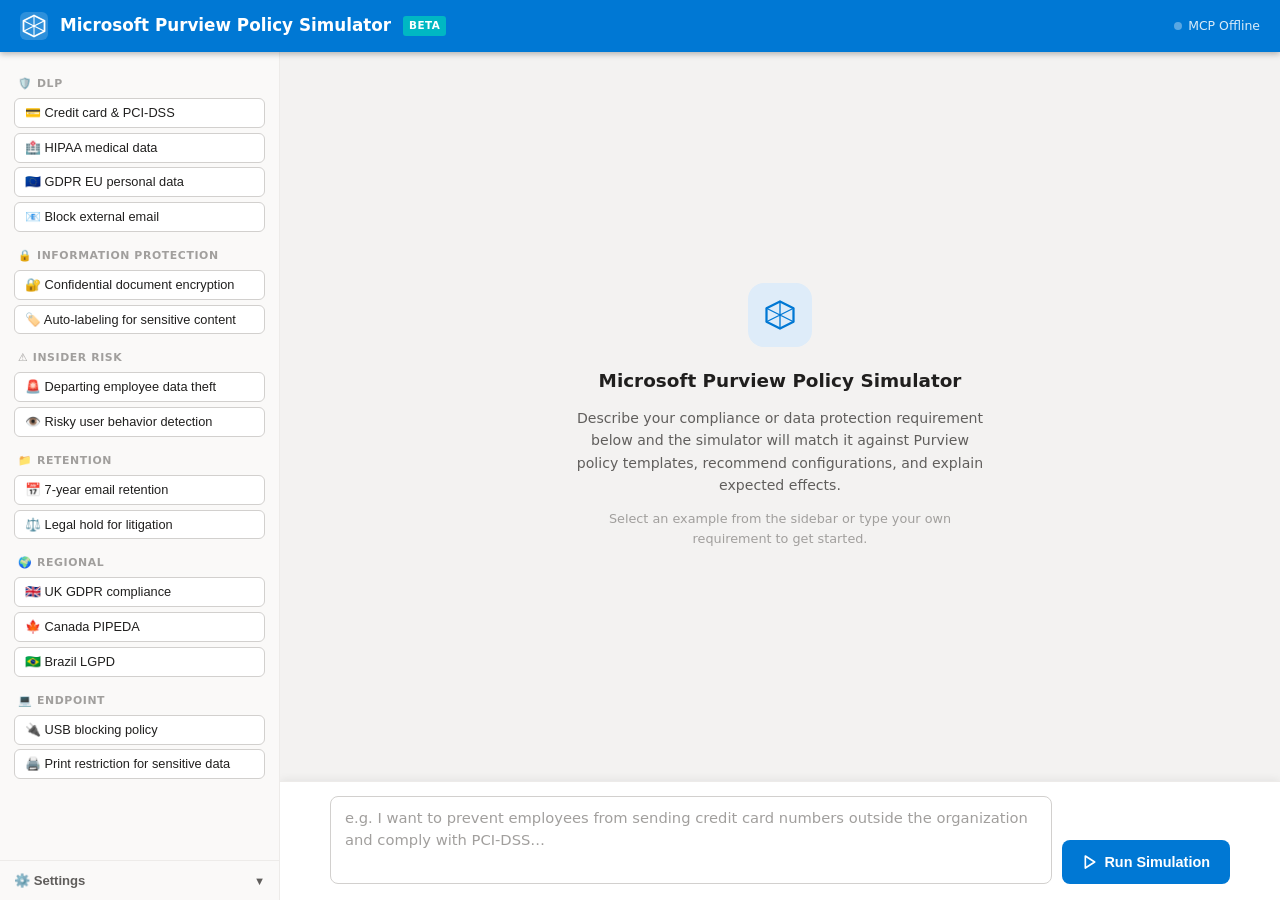
==== commit c01527cf: "fix: address code review feedback on index.html - Fix placeholder typo: 'organisation' → 'organizati" ====
--- a/templates/index.html
+++ b/templates/index.html
@@ -525,6 +525,12 @@
     @media (max-width: 479px) {
       .btn-simulate span.btn-label { display: none; }
     }
+
+    /* Visually hidden (screen-reader only) */
+    .sr-only {
+      position: absolute; width: 1px; height: 1px;
+      overflow: hidden; clip: rect(0,0,0,0); white-space: nowrap;
+    }
   </style>
 </head>
 <body>
@@ -651,10 +657,10 @@
     <!-- Input dock -->
     <div class="input-dock">
       <div class="input-dock-inner">
-        <label for="requirement" class="visually-hidden" style="position:absolute;width:1px;height:1px;overflow:hidden;clip:rect(0,0,0,0);">Policy requirement description</label>
+        <label for="requirement" class="sr-only">Policy requirement description</label>
         <textarea
           id="requirement"
-          placeholder="e.g. I want to prevent employees from sending credit card numbers outside the organisation and comply with PCI-DSS…"
+          placeholder="e.g. I want to prevent employees from sending credit card numbers outside the organization and comply with PCI-DSS…"
           aria-label="Policy requirement description"
           rows="3"
         ></textarea>
@@ -743,7 +749,7 @@
       <span>${escapeHtml(label)}</span>
       <span class="conf-pct">${value}%</span>
     </div>
-    <div class="conf-track"><div class="conf-fill ${cls}" style="width:${value}%"></div></div>
+    <div class="conf-track"><div class="conf-fill ${cls}" style="width:${value}%" data-target="${value}%"></div></div>
     <div class="conf-note">${lbl}</div>
   </div>`;
 }
@@ -752,7 +758,7 @@
 function makeMiniBar(value) {
   const cls = confClass(value);
   return `<div class="mini-conf">
-    <div class="mini-track"><div class="mini-fill ${cls}" style="width:${value}%"></div></div>
+    <div class="mini-track"><div class="mini-fill ${cls}" style="width:${value}%" data-target="${value}%"></div></div>
   </div>`;
 }
 
@@ -1011,8 +1017,8 @@
   /* Animate confidence bars after DOM insertion */
   requestAnimationFrame(() => {
     area.querySelectorAll('.conf-fill, .mini-fill').forEach(el => {
-      const target = el.style.width;
-      el.style.width = '0';
+      const target = el.dataset.target || el.style.width || '0%';
+      el.style.width = '0%';
       requestAnimationFrame(() => { el.style.width = target; });
     });
   });
@@ -1127,7 +1133,7 @@
   ov.classList.add('visible');
   ov.setAttribute('aria-hidden', 'false');
   hbr.setAttribute('aria-expanded', 'true');
-  sb.querySelector('.chip, button')?.focus();
+  sb.querySelector('.chip')?.focus();
 }
 
 function closeSidebar() {
